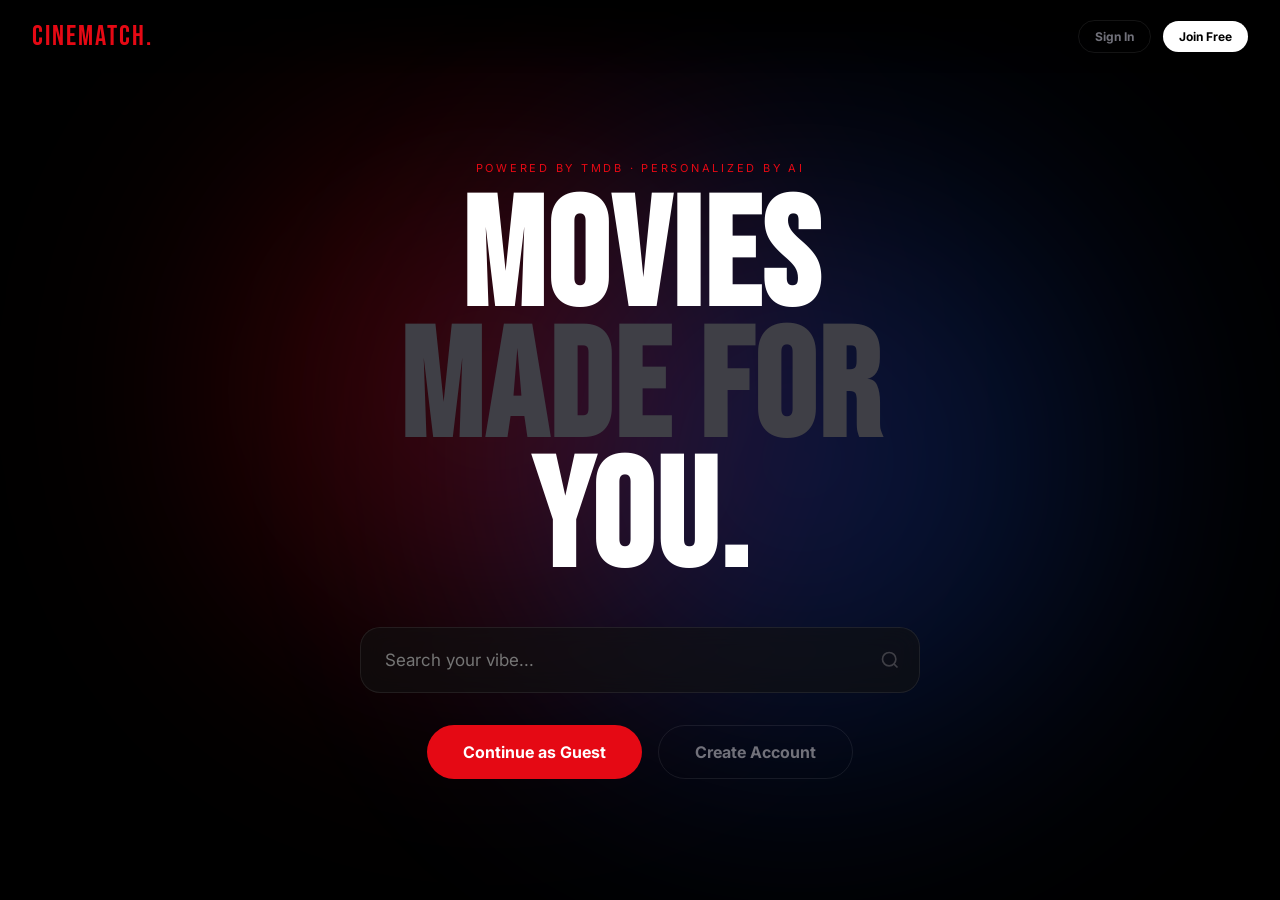
==== frontend/index.html @ 56c4505b "Add files via upload" ====
<!doctype html>
<html lang="en">
  <head>
    <meta charset="UTF-8" />
    <meta name="viewport" content="width=device-width, initial-scale=1.0" />
    <title>CineMatch — Movies Made For You</title>
    <link rel="stylesheet" href="css/style.css" />
    <style>
      .landing {
        min-height: 100vh;
        display: flex;
        flex-direction: column;
      }
      .landing-hero {
        flex: 1;
        display: flex;
        flex-direction: column;
        align-items: center;
        justify-content: center;
        text-align: center;
        padding: 120px 32px 80px;
        position: relative;
        overflow: hidden;
      }
      .hero-title {
        font-family: var(--font-display);
        font-size: clamp(72px, 12vw, 160px);
        line-height: 0.85;
        letter-spacing: 2px;
        margin-bottom: 40px;
        position: relative;
        z-index: 1;
      }
      .hero-sub {
        color: var(--text-muted);
      }
      .search-bar {
        position: relative;
        width: 100%;
        max-width: 560px;
        z-index: 1;
      }
      .search-bar input {
        width: 100%;
        background: rgba(17, 17, 17, 0.6);
        border: 1px solid var(--border);
        padding: 22px 64px 22px 24px;
        border-radius: 20px;
        color: var(--text);
        font-size: 17px;
        font-family: var(--font-body);
        outline: none;
        cursor: pointer;
        backdrop-filter: blur(12px);
        transition: border-color 0.2s;
      }
      .search-bar input:hover {
        border-color: rgba(255, 255, 255, 0.2);
      }
      .search-bar-icon {
        position: absolute;
        right: 20px;
        top: 50%;
        transform: translateY(-50%);
        color: var(--text-muted);
        pointer-events: none;
      }
      .genre-step {
        display: none;
      }
      .genre-step.active {
        display: block;
      }
      .genres-grid {
        display: grid;
        grid-template-columns: repeat(2, 1fr);
        gap: 12px;
        margin-bottom: 32px;
      }
      @media (min-width: 600px) {
        .genres-grid {
          grid-template-columns: repeat(5, 1fr);
        }
      }
    </style>
  </head>
  <body>
    <!-- NAV -->
    <nav class="nav">
      <span class="nav-logo">CINEMATCH.</span>
      <div
        style="margin-left: auto; display: flex; gap: 12px; align-items: center"
      >
        <button class="btn btn-ghost btn-sm" onclick="goToLogin()">
          Sign In
        </button>
        <button class="btn btn-secondary btn-sm" onclick="showRegister()">
          Join Free
        </button>
      </div>
    </nav>

    <!-- LANDING HERO -->
    <div class="landing" id="landing-screen">
      <div class="landing-hero">
        <!-- Blobs -->
        <div class="blob-bg">
          <div
            class="blob blob-red"
            id="blob1"
            style="width: 600px; height: 600px; top: 10%; left: 15%"
          ></div>
          <div
            class="blob blob-blue"
            id="blob2"
            style="width: 700px; height: 700px; bottom: 10%; right: 10%"
          ></div>
        </div>

        <p
          class="text-xs tracking-widest text-red uppercase"
          style="margin-bottom: 20px; position: relative; z-index: 1"
        >
          Powered by TMDB · Personalized by AI
        </p>
        <h1 class="hero-title">
          MOVIES<br /><span class="hero-sub">MADE FOR</span><br />YOU.
        </h1>

        <div class="search-bar">
          <input
            type="text"
            placeholder="Search your vibe..."
            readonly
            onclick="openSearchModal()"
          />
          <svg
            class="search-bar-icon"
            width="20"
            height="20"
            fill="none"
            stroke="currentColor"
            stroke-width="2"
            viewBox="0 0 24 24"
          >
            <circle cx="11" cy="11" r="8" />
            <path d="m21 21-4.35-4.35" />
          </svg>
        </div>

        <div
          style="
            display: flex;
            gap: 16px;
            margin-top: 32px;
            position: relative;
            z-index: 1;
          "
        >
          <button class="btn btn-primary btn-lg" onclick="startGuest()">
            Continue as Guest
          </button>
          <button class="btn btn-ghost btn-lg" onclick="showRegister()">
            Create Account
          </button>
        </div>
      </div>
    </div>

    <!-- GENRE SELECTION STEP -->
    <div
      id="genre-screen"
      class="genre-step"
      style="
        min-height: 100vh;
        display: none;
        align-items: center;
        justify-content: center;
        padding: 120px 32px 60px;
      "
    >
      <div style="max-width: 900px; width: 100%">
        <p
          class="text-xs tracking-widest text-red uppercase"
          style="margin-bottom: 12px"
        >
          Step 1 of 1
        </p>
        <h2
          style="
            font-family: var(--font-display);
            font-size: clamp(40px, 6vw, 80px);
            margin-bottom: 8px;
          "
        >
          PICK 3+ GENRES
        </h2>
        <p class="text-dim" style="margin-bottom: 40px; font-size: 16px">
          We use this to train your personal recommendation engine.
        </p>
        <div class="genres-grid" id="genre-grid"></div>
        <button
          class="btn btn-secondary btn-lg w-full"
          id="genre-submit"
          disabled
          onclick="submitGenres()"
        >
          FINALIZE MY FEED (<span id="genre-count">0</span>/3)
        </button>
      </div>
    </div>

    <!-- AUTH MODAL — LOGIN -->
    <div class="modal-overlay" id="login-modal">
      <div class="modal">
        <h3 class="text-3xl" style="text-align: center; margin-bottom: 6px">
          Welcome back.
        </h3>
        <p class="text-dim text-center" style="margin-bottom: 28px">
          Sign in to your CineMatch account
        </p>
        <div class="input-group" style="margin-bottom: 16px">
          <label class="input-label">Email</label>
          <input
            class="input"
            type="email"
            id="login-email"
            placeholder="you@example.com"
          />
        </div>
        <div class="input-group" style="margin-bottom: 24px">
          <label class="input-label">Password</label>
          <input
            class="input"
            type="password"
            id="login-password"
            placeholder="••••••••"
          />
        </div>
        <button class="btn btn-primary w-full btn-lg" onclick="doLogin()">
          Sign In
        </button>
        <button
          class="btn btn-ghost w-full"
          style="margin-top: 10px"
          onclick="
            ui.closeModal('login-modal');
            showRegister();
          "
        >
          No account? Join Free
        </button>
        <button
          class="btn btn-ghost w-full"
          style="margin-top: 4px; color: var(--text-muted)"
          onclick="ui.closeModal('login-modal')"
        >
          Cancel
        </button>
      </div>
    </div>

    <!-- AUTH MODAL — REGISTER -->
    <div class="modal-overlay" id="register-modal">
      <div class="modal">
        <h3 class="text-3xl" style="text-align: center; margin-bottom: 6px">
          Join the Plot.
        </h3>
        <p class="text-dim text-center" style="margin-bottom: 28px">
          Personalized IMDB 2.0 starts here.
        </p>
        <div class="input-group" style="margin-bottom: 14px">
          <label class="input-label">Username</label>
          <input class="input" id="reg-username" placeholder="cinephile99" />
        </div>
        <div class="input-group" style="margin-bottom: 14px">
          <label class="input-label">Email</label>
          <input
            class="input"
            type="email"
            id="reg-email"
            placeholder="you@example.com"
          />
        </div>
        <div class="input-group" style="margin-bottom: 24px">
          <label class="input-label">Password</label>
          <input
            class="input"
            type="password"
            id="reg-password"
            placeholder="••••••••"
          />
        </div>
        <button class="btn btn-primary w-full btn-lg" onclick="doRegister()">
          Create Account
        </button>
        <button
          class="btn btn-ghost w-full"
          style="margin-top: 10px"
          onclick="
            ui.closeModal('register-modal');
            goToLogin();
          "
        >
          Already have an account? Sign In
        </button>
        <button
          class="btn btn-ghost w-full"
          style="margin-top: 4px; color: var(--text-muted)"
          onclick="ui.closeModal('register-modal')"
        >
          Cancel
        </button>
      </div>
    </div>

    <script src="js/api.js"></script>
    <script src="js/auth.js"></script>
    <script src="js/ui.js"></script>
    <script>
      const GENRES = [
        "Sci-Fi",
        "Action",
        "Horror",
        "Comedy",
        "Drama",
        "Anime",
        "Thriller",
        "Mystery",
        "Romance",
        "Fantasy",
      ];
      let selectedGenres = [];
      let pendingGuestMode = false;

      // Parallax blobs
      document.addEventListener("mousemove", (e) => {
        const mx = (e.clientX - window.innerWidth / 2) * 0.04;
        const my = (e.clientY - window.innerHeight / 2) * 0.04;
        const b1 = document.getElementById("blob1");
        const b2 = document.getElementById("blob2");
        if (b1) b1.style.transform = `translate(${mx}px, ${my}px)`;
        if (b2)
          b2.style.transform = `translate(${-mx * 0.7}px, ${-my * 0.7}px)`;
      });

      // Redirect if already logged in
      if (auth.isLoggedIn()) {
        window.location.href = "pages/browse.html";
      }

      function openSearchModal() {
        if (!auth.isLoggedIn()) {
          showRegister();
          return;
        }
        window.location.href = "pages/browse.html";
      }

      function goToLogin() {
        ui.openModal("login-modal");
      }
      function showRegister() {
        ui.openModal("register-modal");
      }

      function showGenreStep(isGuest) {
        pendingGuestMode = isGuest;
        document.getElementById("landing-screen").style.display = "none";
        const gs = document.getElementById("genre-screen");
        gs.style.display = "flex";
        gs.classList.add("page-enter");
        renderGenreGrid();
      }

      function renderGenreGrid() {
        const grid = document.getElementById("genre-grid");
        grid.innerHTML = GENRES.map(
          (g) => `
      <div class="genre-pill${selectedGenres.includes(g) ? " selected" : ""}" onclick="toggleGenre('${g}')">${g}</div>
    `,
        ).join("");
      }

      function toggleGenre(g) {
        if (selectedGenres.includes(g))
          selectedGenres = selectedGenres.filter((x) => x !== g);
        else selectedGenres.push(g);
        document.getElementById("genre-count").textContent =
          selectedGenres.length;
        document.getElementById("genre-submit").disabled =
          selectedGenres.length < 3;
        renderGenreGrid();
      }

      async function startGuest() {
        showGenreStep(true);
      }

      async function submitGenres() {
        const btn = document.getElementById("genre-submit");
        btn.disabled = true;
        btn.textContent = "Setting up...";
        try {
          let result;
          if (pendingGuestMode) {
            result = await api.auth.guest({ genres: selectedGenres });
          } else {
            result = await api.auth.updateGenres(selectedGenres);
          }
          if (result.token) auth.setSession(result.token, result.user);
          else auth.setSession(auth.getToken(), result.user);
          window.location.href = "pages/browse.html";
        } catch (err) {
          ui.error(err.message);
          btn.disabled = false;
          btn.textContent = "FINALIZE MY FEED";
        }
      }

      async function doLogin() {
        const email = document.getElementById("login-email").value;
        const password = document.getElementById("login-password").value;
        if (!email || !password) {
          ui.error("Fill in all fields");
          return;
        }
        try {
          const { token, user } = await api.auth.login({ email, password });
          auth.setSession(token, user);
          ui.closeModal("login-modal");
          if (!user.genres?.length) showGenreStep(false);
          else window.location.href = "pages/browse.html";
        } catch (err) {
          ui.error(err.message);
        }
      }

      async function doRegister() {
        const username = document.getElementById("reg-username").value;
        const email = document.getElementById("reg-email").value;
        const password = document.getElementById("reg-password").value;
        if (!username || !email || !password) {
          ui.error("Fill in all fields");
          return;
        }
        try {
          const { token, user } = await api.auth.register({
            username,
            email,
            password,
          });
          auth.setSession(token, user);
          ui.closeModal("register-modal");
          showGenreStep(false);
        } catch (err) {
          ui.error(err.message);
        }
      }
    </script>
  </body>
</html>
---- frontend/css/style.css ----
@import url('https://fonts.googleapis.com/css2?family=Bebas+Neue&family=Inter:wght@300;400;500;600;700;900&display=swap');

*, *::before, *::after { box-sizing: border-box; margin: 0; padding: 0; }

:root {
  --red: #e50914;
  --red-dim: rgba(229,9,20,0.2);
  --bg: #000;
  --surface: #111;
  --surface2: #1a1a1a;
  --border: rgba(255,255,255,0.08);
  --border-hover: rgba(255,255,255,0.2);
  --text: #fff;
  --text-dim: #71717a;
  --text-muted: #3f3f46;
  --glass: rgba(17,17,17,0.7);
  --radius: 16px;
  --radius-lg: 28px;
  --radius-xl: 40px;
  --transition: 0.2s ease;
  --font-display: 'Bebas Neue', sans-serif;
  --font-body: 'Inter', sans-serif;
  --img-base: https://image.tmdb.org/t/p;
}

html { scroll-behavior: smooth; }

body {
  font-family: var(--font-body);
  background: var(--bg);
  color: var(--text);
  overflow-x: hidden;
  -webkit-font-smoothing: antialiased;
}

::-webkit-scrollbar { width: 4px; height: 4px; }
::-webkit-scrollbar-track { background: transparent; }
::-webkit-scrollbar-thumb { background: #333; border-radius: 4px; }

a { color: inherit; text-decoration: none; }

/* ─── UTILITIES ─── */
.hidden { display: none !important; }
.flex { display: flex; }
.flex-col { flex-direction: column; }
.items-center { align-items: center; }
.justify-center { justify-content: center; }
.justify-between { justify-content: space-between; }
.gap-2 { gap: 8px; }
.gap-3 { gap: 12px; }
.gap-4 { gap: 16px; }
.gap-6 { gap: 24px; }
.gap-8 { gap: 32px; }
.w-full { width: 100%; }
.text-center { text-align: center; }
.truncate { overflow: hidden; text-overflow: ellipsis; white-space: nowrap; }
.relative { position: relative; }
.absolute { position: absolute; }
.fixed { position: fixed; }
.inset-0 { inset: 0; }
.z-10 { z-index: 10; }
.z-50 { z-index: 50; }
.overflow-hidden { overflow: hidden; }
.cursor-pointer { cursor: pointer; }
.mt-auto { margin-top: auto; }
.mb-0 { margin-bottom: 0; }
.p-0 { padding: 0; }
.grid { display: grid; }

/* ─── TYPOGRAPHY ─── */
.font-display { font-family: var(--font-display); }
.text-red { color: var(--red); }
.text-dim { color: var(--text-dim); }
.text-muted { color: var(--text-muted); }
.text-xs { font-size: 11px; letter-spacing: 0.08em; }
.text-sm { font-size: 13px; }
.text-lg { font-size: 18px; }
.text-xl { font-size: 20px; }
.text-2xl { font-size: 24px; font-weight: 700; }
.text-3xl { font-size: 30px; font-weight: 900; }
.text-4xl { font-size: 36px; font-weight: 900; }
.text-5xl { font-size: 48px; font-weight: 900; }
.text-hero { font-size: clamp(60px, 10vw, 120px); font-family: var(--font-display); line-height: 0.9; }
.uppercase { text-transform: uppercase; }
.tracking-wide { letter-spacing: 0.1em; }
.tracking-widest { letter-spacing: 0.25em; }
.font-bold { font-weight: 700; }
.font-black { font-weight: 900; }

/* ─── SURFACE / GLASS ─── */
.glass {
  background: var(--glass);
  backdrop-filter: blur(16px);
  -webkit-backdrop-filter: blur(16px);
  border: 1px solid var(--border);
}
.surface { background: var(--surface); border: 1px solid var(--border); border-radius: var(--radius); }
.surface2 { background: var(--surface2); border: 1px solid var(--border); border-radius: var(--radius); }

/* ─── BUTTONS ─── */
.btn {
  display: inline-flex; align-items: center; justify-content: center; gap: 8px;
  padding: 12px 24px; border-radius: 50px; border: none; cursor: pointer;
  font-family: var(--font-body); font-weight: 700; font-size: 14px;
  transition: all var(--transition); white-space: nowrap; outline: none;
}
.btn-primary { background: var(--red); color: #fff; }
.btn-primary:hover { background: #f40612; transform: scale(1.03); }
.btn-secondary { background: #fff; color: #000; }
.btn-secondary:hover { background: #e0e0e0; transform: scale(1.03); }
.btn-ghost { background: transparent; color: var(--text-dim); border: 1px solid var(--border); }
.btn-ghost:hover { border-color: var(--border-hover); color: var(--text); }
.btn-sm { padding: 8px 16px; font-size: 12px; }
.btn-lg { padding: 16px 36px; font-size: 16px; }
.btn-icon { padding: 10px; border-radius: 50%; aspect-ratio: 1; }
.btn:disabled { opacity: 0.4; cursor: not-allowed; transform: none; }

/* ─── INPUTS ─── */
.input {
  background: var(--surface2); border: 1px solid var(--border);
  border-radius: var(--radius); padding: 14px 18px;
  color: var(--text); font-family: var(--font-body); font-size: 15px;
  width: 100%; outline: none; transition: border-color var(--transition);
}
.input:focus { border-color: var(--red); }
.input::placeholder { color: var(--text-muted); }
.input-group { display: flex; flex-direction: column; gap: 8px; }
.input-label { font-size: 13px; font-weight: 600; color: var(--text-dim); text-transform: uppercase; letter-spacing: 0.06em; }

/* ─── MODAL ─── */
.modal-overlay {
  position: fixed; inset: 0; z-index: 100;
  background: rgba(0,0,0,0.85); backdrop-filter: blur(12px);
  display: flex; align-items: center; justify-content: center; padding: 16px;
  opacity: 0; pointer-events: none; transition: opacity 0.2s;
}
.modal-overlay.active { opacity: 1; pointer-events: all; }
.modal {
  background: var(--surface); border: 1px solid var(--border);
  border-radius: var(--radius-xl); padding: 40px; width: 100%; max-width: 460px;
  transform: translateY(20px); transition: transform 0.25s ease;
}
.modal-overlay.active .modal { transform: translateY(0); }

/* ─── NAV ─── */
.nav {
  position: fixed; top: 0; left: 0; right: 0; z-index: 80;
  display: flex; align-items: center; padding: 20px 32px; gap: 32px;
  background: linear-gradient(to bottom, rgba(0,0,0,0.9), transparent);
}
.nav-logo { font-family: var(--font-display); font-size: 28px; color: var(--red); letter-spacing: 2px; }
.nav-links { display: flex; gap: 4px; flex: 1; }
.nav-link {
  padding: 8px 16px; border-radius: 50px; font-size: 14px; font-weight: 500;
  color: var(--text-dim); cursor: pointer; transition: all var(--transition);
}
.nav-link:hover, .nav-link.active { color: var(--text); background: rgba(255,255,255,0.07); }
.nav-actions { display: flex; align-items: center; gap: 12px; margin-left: auto; }

/* ─── SIDEBAR ─── */
.sidebar {
  width: 220px; min-height: 100vh; position: fixed; top: 0; left: 0; z-index: 70;
  border-right: 1px solid var(--border); padding: 80px 20px 32px;
  display: flex; flex-direction: column; gap: 4px;
  background: rgba(0,0,0,0.6); backdrop-filter: blur(20px);
}
.sidebar-item {
  display: flex; align-items: center; gap: 12px; padding: 12px 16px;
  border-radius: var(--radius); font-size: 14px; font-weight: 500;
  color: var(--text-dim); cursor: pointer; transition: all var(--transition);
}
.sidebar-item:hover, .sidebar-item.active {
  background: rgba(255,255,255,0.07); color: var(--text);
}
.sidebar-item.active { color: var(--red); }
.sidebar-icon { width: 18px; height: 18px; opacity: 0.7; }
.main-content { margin-left: 220px; padding: 90px 40px 40px; min-height: 100vh; }

/* ─── CARDS ─── */
.movie-card {
  position: relative; border-radius: var(--radius-lg); overflow: hidden;
  cursor: pointer; transition: transform 0.3s ease;
  background: var(--surface); border: 1px solid var(--border);
  aspect-ratio: 2/3;
}
.movie-card:hover { transform: scale(1.04); }
.movie-card img { width: 100%; height: 100%; object-fit: cover; display: block; }
.movie-card-overlay {
  position: absolute; bottom: 0; left: 0; right: 0; padding: 20px 16px 16px;
  background: linear-gradient(to top, rgba(0,0,0,0.95), transparent);
  opacity: 0; transition: opacity 0.25s;
}
.movie-card:hover .movie-card-overlay { opacity: 1; }
.movie-card-placeholder {
  width: 100%; height: 100%; display: flex; align-items: center; justify-content: center;
  color: var(--text-muted); font-size: 12px; font-weight: 600; text-transform: uppercase;
  letter-spacing: 0.1em; background: var(--surface2);
}

/* ─── HERO ─── */
.hero {
  position: relative; border-radius: var(--radius-xl);
  overflow: hidden; min-height: 500px;
  display: flex; flex-direction: column; justify-content: flex-end;
  padding: 48px; margin-bottom: 48px; border: 1px solid var(--border);
}
.hero-bg {
  position: absolute; inset: 0;
  background-size: cover; background-position: center;
  transition: transform 0.7s ease;
}
.hero:hover .hero-bg { transform: scale(1.03); }
.hero-bg::after {
  content: ''; position: absolute; inset: 0;
  background: linear-gradient(to top, rgba(0,0,0,0.92) 0%, rgba(0,0,0,0.4) 60%, transparent 100%);
}
.hero-content { position: relative; z-index: 1; }
.hero-badge { font-size: 10px; font-weight: 700; letter-spacing: 0.2em; text-transform: uppercase; color: var(--red); margin-bottom: 10px; }

/* ─── SECTION ─── */
.section-title { font-size: 18px; font-weight: 700; margin-bottom: 20px; display: flex; align-items: center; justify-content: space-between; }
.section-link { font-size: 12px; color: var(--text-dim); font-weight: 500; transition: color var(--transition); }
.section-link:hover { color: var(--text); }
.scroll-row { display: flex; gap: 16px; overflow-x: auto; padding-bottom: 12px; scroll-snap-type: x mandatory; }
.scroll-row::-webkit-scrollbar { display: none; }
.scroll-row > * { scroll-snap-align: start; flex-shrink: 0; }

/* ─── GRID ─── */
.movie-grid { display: grid; grid-template-columns: repeat(auto-fill, minmax(160px, 1fr)); gap: 20px; }
.movie-grid-lg { display: grid; grid-template-columns: repeat(auto-fill, minmax(200px, 1fr)); gap: 24px; }

/* ─── STAR RATING ─── */
.star-rating { display: flex; gap: 4px; }
.star { width: 20px; height: 20px; cursor: pointer; transition: transform 0.15s; }
.star:hover { transform: scale(1.2); }
.star svg { width: 100%; height: 100%; }

/* ─── TOAST ─── */
#toast-container { position: fixed; bottom: 24px; right: 24px; z-index: 9999; display: flex; flex-direction: column; gap: 10px; }
.toast {
  padding: 14px 20px; border-radius: var(--radius); font-size: 14px; font-weight: 500;
  background: var(--surface); border: 1px solid var(--border);
  animation: slideIn 0.3s ease, fadeOut 0.3s ease 2.7s forwards;
  max-width: 320px;
}
.toast.success { border-color: #22c55e; color: #22c55e; }
.toast.error { border-color: var(--red); color: var(--red); }
.toast.info { border-color: #3b82f6; color: #3b82f6; }
@keyframes slideIn { from { transform: translateX(120%); opacity: 0; } to { transform: translateX(0); opacity: 1; } }
@keyframes fadeOut { from { opacity: 1; } to { opacity: 0; } }

/* ─── BADGE ─── */
.badge {
  display: inline-flex; align-items: center; padding: 3px 10px;
  border-radius: 50px; font-size: 11px; font-weight: 700; text-transform: uppercase; letter-spacing: 0.08em;
}
.badge-red { background: var(--red-dim); color: var(--red); border: 1px solid rgba(229,9,20,0.3); }
.badge-white { background: rgba(255,255,255,0.1); color: #fff; }

/* ─── RATING RING ─── */
.rating-ring {
  width: 48px; height: 48px; border-radius: 50%; display: flex; align-items: center; justify-content: center;
  font-weight: 900; font-size: 14px; border: 2px solid;
}
.rating-high { border-color: #22c55e; color: #22c55e; }
.rating-mid { border-color: #eab308; color: #eab308; }
.rating-low { border-color: var(--red); color: var(--red); }

/* ─── NOTIFICATION DOT ─── */
.notif-dot {
  position: absolute; top: -2px; right: -2px;
  width: 10px; height: 10px; border-radius: 50%;
  background: var(--red); border: 2px solid var(--bg);
}

/* ─── GENRE PILL ─── */
.genre-pill {
  padding: 6px 16px; border-radius: 50px; border: 2px solid var(--border);
  font-size: 13px; font-weight: 700; cursor: pointer; transition: all var(--transition);
  background: var(--surface);
}
.genre-pill:hover { border-color: var(--border-hover); }
.genre-pill.selected { border-color: var(--red); background: var(--red-dim); color: var(--red); }

/* ─── AVATAR ─── */
.avatar {
  border-radius: 50%; object-fit: cover; background: var(--surface2);
  display: flex; align-items: center; justify-content: center;
  font-weight: 900; text-transform: uppercase; flex-shrink: 0;
}
.avatar-sm { width: 36px; height: 36px; font-size: 14px; }
.avatar-md { width: 52px; height: 52px; font-size: 20px; }
.avatar-lg { width: 80px; height: 80px; font-size: 32px; }
.avatar-xl { width: 120px; height: 120px; font-size: 48px; }

/* ─── SEARCH INPUT ─── */
.search-wrap { position: relative; }
.search-wrap .input { padding-left: 44px; }
.search-wrap .search-icon {
  position: absolute; left: 14px; top: 50%; transform: translateY(-50%);
  color: var(--text-muted); pointer-events: none;
}

/* ─── PAGE TRANSITIONS ─── */
.page-enter { animation: pageIn 0.4s ease; }
@keyframes pageIn { from { opacity: 0; transform: translateY(16px); } to { opacity: 1; transform: translateY(0); } }

/* ─── SPINNER ─── */
.spinner {
  width: 32px; height: 32px; border-radius: 50%;
  border: 3px solid var(--border); border-top-color: var(--red);
  animation: spin 0.7s linear infinite;
}
@keyframes spin { to { transform: rotate(360deg); } }

/* ─── SKELETON ─── */
.skeleton { background: linear-gradient(90deg, var(--surface) 25%, var(--surface2) 50%, var(--surface) 75%); background-size: 200% 100%; animation: shimmer 1.5s infinite; border-radius: var(--radius); }
@keyframes shimmer { to { background-position: -200% 0; } }

/* ─── DIVIDER ─── */
.divider { border: none; border-top: 1px solid var(--border); margin: 24px 0; }

/* ─── BLOB BACKGROUND ─── */
.blob-bg { position: absolute; inset: 0; pointer-events: none; overflow: hidden; z-index: 0; }
.blob { position: absolute; border-radius: 50%; filter: blur(120px); opacity: 0.35; }
.blob-red { background: radial-gradient(circle, #e50914, transparent); }
.blob-blue { background: radial-gradient(circle, #1d4ed8, transparent); }

/* ─── ACTIVITY ─── */
.activity-item { display: flex; align-items: flex-start; gap: 14px; padding: 16px 0; border-bottom: 1px solid var(--border); }
.activity-item:last-child { border-bottom: none; }

/* ─── TABS ─── */
.tabs { display: flex; gap: 4px; border-bottom: 1px solid var(--border); margin-bottom: 24px; }
.tab { padding: 10px 20px; font-size: 14px; font-weight: 600; cursor: pointer; color: var(--text-dim); border-bottom: 2px solid transparent; margin-bottom: -1px; transition: all var(--transition); }
.tab:hover { color: var(--text); }
.tab.active { color: var(--text); border-bottom-color: var(--red); }

/* ─── RESPONSIVE ─── */
@media (max-width: 768px) {
  .sidebar { display: none; }
  .main-content { margin-left: 0; padding: 80px 20px 20px; }
  .movie-grid { grid-template-columns: repeat(auto-fill, minmax(130px, 1fr)); }
  .nav { padding: 16px 20px; }
  .hero { padding: 28px; min-height: 360px; }
}
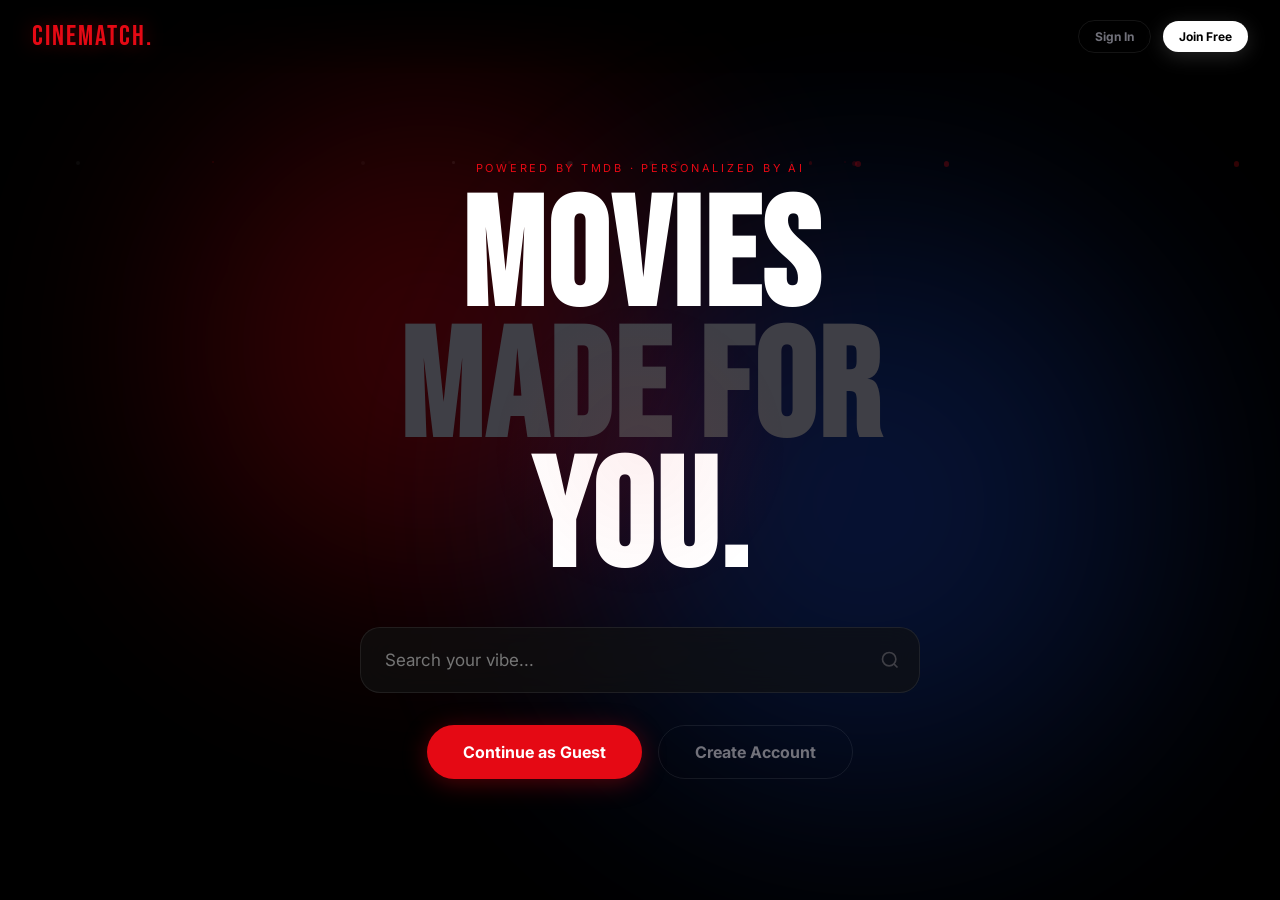
==== commit 74184c9d: "animated" ====
--- a/frontend/index.html
+++ b/frontend/index.html
@@ -1,462 +1,305 @@
-<!doctype html>
+<!DOCTYPE html>
 <html lang="en">
-  <head>
-    <meta charset="UTF-8" />
-    <meta name="viewport" content="width=device-width, initial-scale=1.0" />
-    <title>CineMatch — Movies Made For You</title>
-    <link rel="stylesheet" href="css/style.css" />
-    <style>
-      .landing {
-        min-height: 100vh;
-        display: flex;
-        flex-direction: column;
+<head>
+  <meta charset="UTF-8">
+  <meta name="viewport" content="width=device-width, initial-scale=1.0">
+  <title>CineMatch — Movies Made For You</title>
+  <link rel="stylesheet" href="css/style.css">
+  <style>
+    .landing { min-height: 100vh; display: flex; flex-direction: column; }
+    .landing-hero {
+      flex: 1; display: flex; flex-direction: column; align-items: center;
+      justify-content: center; text-align: center; padding: 120px 32px 80px;
+      position: relative; overflow: hidden;
+    }
+    .hero-title {
+      font-family: var(--font-display); font-size: clamp(72px, 12vw, 160px);
+      line-height: 0.85; letter-spacing: 2px; margin-bottom: 40px;
+      position: relative; z-index: 1;
+      animation: titleReveal 1s cubic-bezier(0.22,1,0.36,1) 2.8s both;
+    }
+    @keyframes titleReveal {
+      from { opacity:0; transform: translateY(40px) skewY(2deg); }
+      to   { opacity:1; transform: translateY(0) skewY(0); }
+    }
+    .hero-sub { color: var(--text-muted); }
+    .hero-tagline {
+      animation: fadeInUp 0.7s ease 3.0s both;
+      position: relative; z-index: 1;
+    }
+    .search-bar {
+      position: relative; width: 100%; max-width: 560px; z-index: 1;
+      animation: fadeInUp 0.7s ease 3.1s both;
+    }
+    .search-bar input {
+      width: 100%; background: rgba(17,17,17,0.65); border: 1px solid var(--border);
+      padding: 22px 64px 22px 24px; border-radius: 20px; color: var(--text);
+      font-size: 17px; font-family: var(--font-body); outline: none; cursor: pointer;
+      backdrop-filter: blur(16px);
+      transition: border-color 0.3s, box-shadow 0.3s, transform 0.2s;
+    }
+    .search-bar input:hover {
+      border-color: rgba(255,255,255,0.25);
+      box-shadow: 0 0 40px rgba(229,9,20,0.15);
+      transform: translateY(-2px);
+    }
+    .search-bar-icon { position:absolute; right:20px; top:50%; transform:translateY(-50%); color:var(--text-muted); pointer-events:none; }
+    .hero-btns { animation: fadeInUp 0.7s ease 3.2s both; position: relative; z-index: 1; }
+    .genres-grid { display: grid; grid-template-columns: repeat(2, 1fr); gap: 14px; margin-bottom: 32px; }
+    @media (min-width: 600px) { .genres-grid { grid-template-columns: repeat(5, 1fr); } }
+    .genre-screen-inner { animation: fadeInUp 0.6s ease both; }
+  </style>
+</head>
+<body>
+
+<!-- CURSOR GLOW -->
+<div id="cursor-glow"></div>
+
+<!-- NETFLIX-STYLE INTRO -->
+<div id="netflix-intro">
+  <div class="netflix-letter">
+    <span>C</span><span>I</span><span>N</span><span>E</span><span>M</span><span>A</span><span>T</span><span>C</span><span>H</span><span>.</span>
+  </div>
+  <div class="netflix-tagline">Your world. Your movies.</div>
+  <div class="netflix-bar"></div>
+</div>
+
+<!-- NAV -->
+<nav class="nav" style="animation: fadeInUp 0.5s ease 2.9s both; opacity:0;">
+  <span class="nav-logo">CINEMATCH.</span>
+  <div style="margin-left:auto;display:flex;gap:12px;align-items:center">
+    <button class="btn btn-ghost btn-sm" onclick="goToLogin()">Sign In</button>
+    <button class="btn btn-secondary btn-sm" onclick="showRegister()">Join Free</button>
+  </div>
+</nav>
+
+<!-- LANDING HERO -->
+<div class="landing" id="landing-screen">
+  <div class="landing-hero">
+    <!-- Blobs -->
+    <div class="blob-bg">
+      <div class="blob blob-red"  id="blob1" style="width:600px;height:600px;top:5%;left:10%"></div>
+      <div class="blob blob-blue" id="blob2" style="width:700px;height:700px;bottom:5%;right:5%"></div>
+    </div>
+    <!-- Floating particles injected by JS -->
+    <div id="particles"></div>
+
+    <p class="text-xs tracking-widest text-red uppercase hero-tagline" style="margin-bottom:20px">Powered by TMDB · Personalized by AI</p>
+    <h1 class="hero-title">MOVIES<br><span class="hero-sub">MADE FOR</span><br>YOU.</h1>
+
+    <div class="search-bar">
+      <input type="text" placeholder="Search your vibe..." readonly onclick="openSearchModal()">
+      <svg class="search-bar-icon" width="20" height="20" fill="none" stroke="currentColor" stroke-width="2" viewBox="0 0 24 24">
+        <circle cx="11" cy="11" r="8"/><path d="m21 21-4.35-4.35"/>
+      </svg>
+    </div>
+
+    <div class="hero-btns" style="display:flex;gap:16px;margin-top:32px">
+      <button class="btn btn-primary btn-lg" onclick="startGuest()">Continue as Guest</button>
+      <button class="btn btn-ghost btn-lg" onclick="showRegister()">Create Account</button>
+    </div>
+  </div>
+</div>
+
+<!-- GENRE SELECTION STEP -->
+<div id="genre-screen" style="min-height:100vh;display:none;align-items:center;justify-content:center;padding:120px 32px 60px">
+  <div class="genre-screen-inner" style="max-width:900px;width:100%">
+    <p class="text-xs tracking-widest text-red uppercase" style="margin-bottom:12px">Step 1 of 1</p>
+    <h2 style="font-family:var(--font-display);font-size:clamp(40px,6vw,80px);margin-bottom:8px">PICK 3+ GENRES</h2>
+    <p class="text-dim" style="margin-bottom:40px;font-size:16px">We use this to train your personal recommendation engine.</p>
+    <div class="genres-grid" id="genre-grid"></div>
+    <button class="btn btn-secondary btn-lg w-full" id="genre-submit" disabled onclick="submitGenres()">
+      FINALIZE MY FEED (<span id="genre-count">0</span>/3)
+    </button>
+  </div>
+</div>
+
+<!-- AUTH MODAL — LOGIN -->
+<div class="modal-overlay" id="login-modal">
+  <div class="modal">
+    <h3 class="text-3xl" style="text-align:center;margin-bottom:6px">Welcome back.</h3>
+    <p class="text-dim text-center" style="margin-bottom:28px">Sign in to your CineMatch account</p>
+    <div class="input-group" style="margin-bottom:16px">
+      <label class="input-label">Email</label>
+      <input class="input" type="email" id="login-email" placeholder="you@example.com" onkeydown="if(event.key==='Enter')doLogin()">
+    </div>
+    <div class="input-group" style="margin-bottom:24px">
+      <label class="input-label">Password</label>
+      <input class="input" type="password" id="login-password" placeholder="••••••••" onkeydown="if(event.key==='Enter')doLogin()">
+    </div>
+    <button class="btn btn-primary w-full btn-lg" onclick="doLogin()">Sign In</button>
+    <button class="btn btn-ghost w-full" style="margin-top:10px" onclick="ui.closeModal('login-modal');showRegister()">No account? Join Free</button>
+    <button class="btn btn-ghost w-full" style="margin-top:4px;color:var(--text-muted)" onclick="ui.closeModal('login-modal')">Cancel</button>
+  </div>
+</div>
+
+<!-- AUTH MODAL — REGISTER -->
+<div class="modal-overlay" id="register-modal">
+  <div class="modal">
+    <h3 class="text-3xl" style="text-align:center;margin-bottom:6px">Join the Plot.</h3>
+    <p class="text-dim text-center" style="margin-bottom:28px">Personalized CineMatch starts here.</p>
+    <div class="input-group" style="margin-bottom:14px">
+      <label class="input-label">Username</label>
+      <input class="input" id="reg-username" placeholder="cinephile99">
+    </div>
+    <div class="input-group" style="margin-bottom:14px">
+      <label class="input-label">Email</label>
+      <input class="input" type="email" id="reg-email" placeholder="you@example.com">
+    </div>
+    <div class="input-group" style="margin-bottom:24px">
+      <label class="input-label">Password</label>
+      <input class="input" type="password" id="reg-password" placeholder="••••••••" onkeydown="if(event.key==='Enter')doRegister()">
+    </div>
+    <button class="btn btn-primary w-full btn-lg" onclick="doRegister()">Create Account</button>
+    <button class="btn btn-ghost w-full" style="margin-top:10px" onclick="ui.closeModal('register-modal');goToLogin()">Already have an account? Sign In</button>
+    <button class="btn btn-ghost w-full" style="margin-top:4px;color:var(--text-muted)" onclick="ui.closeModal('register-modal')">Cancel</button>
+  </div>
+</div>
+
+<script src="js/api.js"></script>
+<script src="js/auth.js"></script>
+<script src="js/ui.js"></script>
+<script>
+  /* ── CURSOR GLOW ── */
+  const glow = document.getElementById('cursor-glow');
+  let mx = window.innerWidth/2, my = window.innerHeight/2;
+  let gx = mx, gy = my;
+  document.addEventListener('mousemove', e => { mx = e.clientX; my = e.clientY; });
+  (function animGlow() {
+    gx += (mx - gx) * 0.08; gy += (my - gy) * 0.08;
+    glow.style.left = gx + 'px'; glow.style.top = gy + 'px';
+    requestAnimationFrame(animGlow);
+  })();
+
+  /* ── PARALLAX BLOBS ── */
+  document.addEventListener('mousemove', e => {
+    const px = (e.clientX - window.innerWidth/2) * 0.04;
+    const py = (e.clientY - window.innerHeight/2) * 0.04;
+    const b1 = document.getElementById('blob1');
+    const b2 = document.getElementById('blob2');
+    if (b1) b1.style.transform = `translate(${px}px, ${py}px)`;
+    if (b2) b2.style.transform = `translate(${-px*0.7}px, ${-py*0.7}px)`;
+  });
+
+  /* ── FLOATING PARTICLES ── */
+  function spawnParticles() {
+    const container = document.getElementById('particles');
+    if (!container) return;
+    for (let i = 0; i < 18; i++) {
+      const p = document.createElement('div');
+      p.className = 'particle';
+      const size = Math.random() * 4 + 2;
+      p.style.cssText = `
+        width:${size}px; height:${size}px;
+        left:${Math.random()*100}%;
+        animation-duration:${Math.random()*12+8}s;
+        animation-delay:${Math.random()*8}s;
+        opacity:${Math.random()*0.4+0.1};
+        background: ${Math.random()>0.5 ? 'rgba(229,9,20,0.5)' : 'rgba(255,255,255,0.15)'};
+      `;
+      container.appendChild(p);
+    }
+  }
+  spawnParticles();
+
+  /* ── REMOVE INTRO AFTER ANIMATION ── */
+  const intro = document.getElementById('netflix-intro');
+  if (intro) {
+    intro.addEventListener('animationend', e => {
+      if (e.animationName === 'introExit') {
+        intro.style.display = 'none';
       }
-      .landing-hero {
-        flex: 1;
-        display: flex;
-        flex-direction: column;
-        align-items: center;
-        justify-content: center;
-        text-align: center;
-        padding: 120px 32px 80px;
-        position: relative;
-        overflow: hidden;
-      }
-      .hero-title {
-        font-family: var(--font-display);
-        font-size: clamp(72px, 12vw, 160px);
-        line-height: 0.85;
-        letter-spacing: 2px;
-        margin-bottom: 40px;
-        position: relative;
-        z-index: 1;
-      }
-      .hero-sub {
-        color: var(--text-muted);
-      }
-      .search-bar {
-        position: relative;
-        width: 100%;
-        max-width: 560px;
-        z-index: 1;
-      }
-      .search-bar input {
-        width: 100%;
-        background: rgba(17, 17, 17, 0.6);
-        border: 1px solid var(--border);
-        padding: 22px 64px 22px 24px;
-        border-radius: 20px;
-        color: var(--text);
-        font-size: 17px;
-        font-family: var(--font-body);
-        outline: none;
-        cursor: pointer;
-        backdrop-filter: blur(12px);
-        transition: border-color 0.2s;
-      }
-      .search-bar input:hover {
-        border-color: rgba(255, 255, 255, 0.2);
-      }
-      .search-bar-icon {
-        position: absolute;
-        right: 20px;
-        top: 50%;
-        transform: translateY(-50%);
-        color: var(--text-muted);
-        pointer-events: none;
-      }
-      .genre-step {
-        display: none;
-      }
-      .genre-step.active {
-        display: block;
-      }
-      .genres-grid {
-        display: grid;
-        grid-template-columns: repeat(2, 1fr);
-        gap: 12px;
-        margin-bottom: 32px;
-      }
-      @media (min-width: 600px) {
-        .genres-grid {
-          grid-template-columns: repeat(5, 1fr);
-        }
-      }
-    </style>
-  </head>
-  <body>
-    <!-- NAV -->
-    <nav class="nav">
-      <span class="nav-logo">CINEMATCH.</span>
-      <div
-        style="margin-left: auto; display: flex; gap: 12px; align-items: center"
-      >
-        <button class="btn btn-ghost btn-sm" onclick="goToLogin()">
-          Sign In
-        </button>
-        <button class="btn btn-secondary btn-sm" onclick="showRegister()">
-          Join Free
-        </button>
-      </div>
-    </nav>
-
-    <!-- LANDING HERO -->
-    <div class="landing" id="landing-screen">
-      <div class="landing-hero">
-        <!-- Blobs -->
-        <div class="blob-bg">
-          <div
-            class="blob blob-red"
-            id="blob1"
-            style="width: 600px; height: 600px; top: 10%; left: 15%"
-          ></div>
-          <div
-            class="blob blob-blue"
-            id="blob2"
-            style="width: 700px; height: 700px; bottom: 10%; right: 10%"
-          ></div>
-        </div>
-
-        <p
-          class="text-xs tracking-widest text-red uppercase"
-          style="margin-bottom: 20px; position: relative; z-index: 1"
-        >
-          Powered by TMDB · Personalized by AI
-        </p>
-        <h1 class="hero-title">
-          MOVIES<br /><span class="hero-sub">MADE FOR</span><br />YOU.
-        </h1>
-
-        <div class="search-bar">
-          <input
-            type="text"
-            placeholder="Search your vibe..."
-            readonly
-            onclick="openSearchModal()"
-          />
-          <svg
-            class="search-bar-icon"
-            width="20"
-            height="20"
-            fill="none"
-            stroke="currentColor"
-            stroke-width="2"
-            viewBox="0 0 24 24"
-          >
-            <circle cx="11" cy="11" r="8" />
-            <path d="m21 21-4.35-4.35" />
-          </svg>
-        </div>
-
-        <div
-          style="
-            display: flex;
-            gap: 16px;
-            margin-top: 32px;
-            position: relative;
-            z-index: 1;
-          "
-        >
-          <button class="btn btn-primary btn-lg" onclick="startGuest()">
-            Continue as Guest
-          </button>
-          <button class="btn btn-ghost btn-lg" onclick="showRegister()">
-            Create Account
-          </button>
-        </div>
-      </div>
-    </div>
-
-    <!-- GENRE SELECTION STEP -->
-    <div
-      id="genre-screen"
-      class="genre-step"
-      style="
-        min-height: 100vh;
-        display: none;
-        align-items: center;
-        justify-content: center;
-        padding: 120px 32px 60px;
-      "
-    >
-      <div style="max-width: 900px; width: 100%">
-        <p
-          class="text-xs tracking-widest text-red uppercase"
-          style="margin-bottom: 12px"
-        >
-          Step 1 of 1
-        </p>
-        <h2
-          style="
-            font-family: var(--font-display);
-            font-size: clamp(40px, 6vw, 80px);
-            margin-bottom: 8px;
-          "
-        >
-          PICK 3+ GENRES
-        </h2>
-        <p class="text-dim" style="margin-bottom: 40px; font-size: 16px">
-          We use this to train your personal recommendation engine.
-        </p>
-        <div class="genres-grid" id="genre-grid"></div>
-        <button
-          class="btn btn-secondary btn-lg w-full"
-          id="genre-submit"
-          disabled
-          onclick="submitGenres()"
-        >
-          FINALIZE MY FEED (<span id="genre-count">0</span>/3)
-        </button>
-      </div>
-    </div>
-
-    <!-- AUTH MODAL — LOGIN -->
-    <div class="modal-overlay" id="login-modal">
-      <div class="modal">
-        <h3 class="text-3xl" style="text-align: center; margin-bottom: 6px">
-          Welcome back.
-        </h3>
-        <p class="text-dim text-center" style="margin-bottom: 28px">
-          Sign in to your CineMatch account
-        </p>
-        <div class="input-group" style="margin-bottom: 16px">
-          <label class="input-label">Email</label>
-          <input
-            class="input"
-            type="email"
-            id="login-email"
-            placeholder="you@example.com"
-          />
-        </div>
-        <div class="input-group" style="margin-bottom: 24px">
-          <label class="input-label">Password</label>
-          <input
-            class="input"
-            type="password"
-            id="login-password"
-            placeholder="••••••••"
-          />
-        </div>
-        <button class="btn btn-primary w-full btn-lg" onclick="doLogin()">
-          Sign In
-        </button>
-        <button
-          class="btn btn-ghost w-full"
-          style="margin-top: 10px"
-          onclick="
-            ui.closeModal('login-modal');
-            showRegister();
-          "
-        >
-          No account? Join Free
-        </button>
-        <button
-          class="btn btn-ghost w-full"
-          style="margin-top: 4px; color: var(--text-muted)"
-          onclick="ui.closeModal('login-modal')"
-        >
-          Cancel
-        </button>
-      </div>
-    </div>
-
-    <!-- AUTH MODAL — REGISTER -->
-    <div class="modal-overlay" id="register-modal">
-      <div class="modal">
-        <h3 class="text-3xl" style="text-align: center; margin-bottom: 6px">
-          Join the Plot.
-        </h3>
-        <p class="text-dim text-center" style="margin-bottom: 28px">
-          Personalized IMDB 2.0 starts here.
-        </p>
-        <div class="input-group" style="margin-bottom: 14px">
-          <label class="input-label">Username</label>
-          <input class="input" id="reg-username" placeholder="cinephile99" />
-        </div>
-        <div class="input-group" style="margin-bottom: 14px">
-          <label class="input-label">Email</label>
-          <input
-            class="input"
-            type="email"
-            id="reg-email"
-            placeholder="you@example.com"
-          />
-        </div>
-        <div class="input-group" style="margin-bottom: 24px">
-          <label class="input-label">Password</label>
-          <input
-            class="input"
-            type="password"
-            id="reg-password"
-            placeholder="••••••••"
-          />
-        </div>
-        <button class="btn btn-primary w-full btn-lg" onclick="doRegister()">
-          Create Account
-        </button>
-        <button
-          class="btn btn-ghost w-full"
-          style="margin-top: 10px"
-          onclick="
-            ui.closeModal('register-modal');
-            goToLogin();
-          "
-        >
-          Already have an account? Sign In
-        </button>
-        <button
-          class="btn btn-ghost w-full"
-          style="margin-top: 4px; color: var(--text-muted)"
-          onclick="ui.closeModal('register-modal')"
-        >
-          Cancel
-        </button>
-      </div>
-    </div>
-
-    <script src="js/api.js"></script>
-    <script src="js/auth.js"></script>
-    <script src="js/ui.js"></script>
-    <script>
-      const GENRES = [
-        "Sci-Fi",
-        "Action",
-        "Horror",
-        "Comedy",
-        "Drama",
-        "Anime",
-        "Thriller",
-        "Mystery",
-        "Romance",
-        "Fantasy",
-      ];
-      let selectedGenres = [];
-      let pendingGuestMode = false;
-
-      // Parallax blobs
-      document.addEventListener("mousemove", (e) => {
-        const mx = (e.clientX - window.innerWidth / 2) * 0.04;
-        const my = (e.clientY - window.innerHeight / 2) * 0.04;
-        const b1 = document.getElementById("blob1");
-        const b2 = document.getElementById("blob2");
-        if (b1) b1.style.transform = `translate(${mx}px, ${my}px)`;
-        if (b2)
-          b2.style.transform = `translate(${-mx * 0.7}px, ${-my * 0.7}px)`;
-      });
-
-      // Redirect if already logged in
-      if (auth.isLoggedIn()) {
-        window.location.href = "pages/browse.html";
-      }
-
-      function openSearchModal() {
-        if (!auth.isLoggedIn()) {
-          showRegister();
-          return;
-        }
-        window.location.href = "pages/browse.html";
-      }
-
-      function goToLogin() {
-        ui.openModal("login-modal");
-      }
-      function showRegister() {
-        ui.openModal("register-modal");
-      }
-
-      function showGenreStep(isGuest) {
-        pendingGuestMode = isGuest;
-        document.getElementById("landing-screen").style.display = "none";
-        const gs = document.getElementById("genre-screen");
-        gs.style.display = "flex";
-        gs.classList.add("page-enter");
-        renderGenreGrid();
-      }
-
-      function renderGenreGrid() {
-        const grid = document.getElementById("genre-grid");
-        grid.innerHTML = GENRES.map(
-          (g) => `
-      <div class="genre-pill${selectedGenres.includes(g) ? " selected" : ""}" onclick="toggleGenre('${g}')">${g}</div>
-    `,
-        ).join("");
-      }
-
-      function toggleGenre(g) {
-        if (selectedGenres.includes(g))
-          selectedGenres = selectedGenres.filter((x) => x !== g);
-        else selectedGenres.push(g);
-        document.getElementById("genre-count").textContent =
-          selectedGenres.length;
-        document.getElementById("genre-submit").disabled =
-          selectedGenres.length < 3;
-        renderGenreGrid();
-      }
-
-      async function startGuest() {
-        showGenreStep(true);
-      }
-
-      async function submitGenres() {
-        const btn = document.getElementById("genre-submit");
-        btn.disabled = true;
-        btn.textContent = "Setting up...";
-        try {
-          let result;
-          if (pendingGuestMode) {
-            result = await api.auth.guest({ genres: selectedGenres });
-          } else {
-            result = await api.auth.updateGenres(selectedGenres);
-          }
-          if (result.token) auth.setSession(result.token, result.user);
-          else auth.setSession(auth.getToken(), result.user);
-          window.location.href = "pages/browse.html";
-        } catch (err) {
-          ui.error(err.message);
-          btn.disabled = false;
-          btn.textContent = "FINALIZE MY FEED";
-        }
-      }
-
-      async function doLogin() {
-        const email = document.getElementById("login-email").value;
-        const password = document.getElementById("login-password").value;
-        if (!email || !password) {
-          ui.error("Fill in all fields");
-          return;
-        }
-        try {
-          const { token, user } = await api.auth.login({ email, password });
-          auth.setSession(token, user);
-          ui.closeModal("login-modal");
-          if (!user.genres?.length) showGenreStep(false);
-          else window.location.href = "pages/browse.html";
-        } catch (err) {
-          ui.error(err.message);
-        }
-      }
-
-      async function doRegister() {
-        const username = document.getElementById("reg-username").value;
-        const email = document.getElementById("reg-email").value;
-        const password = document.getElementById("reg-password").value;
-        if (!username || !email || !password) {
-          ui.error("Fill in all fields");
-          return;
-        }
-        try {
-          const { token, user } = await api.auth.register({
-            username,
-            email,
-            password,
-          });
-          auth.setSession(token, user);
-          ui.closeModal("register-modal");
-          showGenreStep(false);
-        } catch (err) {
-          ui.error(err.message);
-        }
-      }
-    </script>
-  </body>
+    });
+  }
+
+  /* ── REDIRECT IF LOGGED IN ── */
+  if (auth.isLoggedIn()) window.location.href = 'pages/browse.html';
+
+  const GENRES = ['Sci-Fi','Action','Horror','Comedy','Drama','Anime','Thriller','Mystery','Romance','Fantasy'];
+  let selectedGenres = [];
+  let pendingGuestMode = false;
+
+  function openSearchModal() {
+    if (!auth.isLoggedIn()) { showRegister(); return; }
+    window.location.href = 'pages/browse.html';
+  }
+
+  function goToLogin()    { ui.openModal('login-modal'); }
+  function showRegister() { ui.openModal('register-modal'); }
+
+  function showGenreStep(isGuest) {
+    pendingGuestMode = isGuest;
+    document.getElementById('landing-screen').style.display = 'none';
+    const gs = document.getElementById('genre-screen');
+    gs.style.display = 'flex';
+    renderGenreGrid();
+  }
+
+  function renderGenreGrid() {
+    const grid = document.getElementById('genre-grid');
+    grid.innerHTML = GENRES.map((g, i) => `
+      <div class="genre-pill${selectedGenres.includes(g) ? ' selected' : ''}"
+           style="animation: fadeInUp 0.4s ease ${i*0.05}s both"
+           onclick="toggleGenre('${g}')">${g}</div>
+    `).join('');
+  }
+
+  function toggleGenre(g) {
+    if (selectedGenres.includes(g)) selectedGenres = selectedGenres.filter(x => x !== g);
+    else selectedGenres.push(g);
+    document.getElementById('genre-count').textContent = selectedGenres.length;
+    document.getElementById('genre-submit').disabled = selectedGenres.length < 3;
+    renderGenreGrid();
+  }
+
+  async function startGuest() { showGenreStep(true); }
+
+  async function submitGenres() {
+    const btn = document.getElementById('genre-submit');
+    btn.disabled = true;
+    btn.innerHTML = '<span style="display:inline-block;width:16px;height:16px;border:2px solid rgba(0,0,0,0.3);border-top-color:#000;border-radius:50%;animation:spin 0.6s linear infinite;margin-right:8px"></span>Setting up...';
+    try {
+      let result;
+      if (pendingGuestMode) result = await api.auth.guest({ genres: selectedGenres });
+      else result = await api.auth.updateGenres(selectedGenres);
+      if (result.token) auth.setSession(result.token, result.user);
+      else auth.setSession(auth.getToken(), result.user);
+      window.location.href = 'pages/browse.html';
+    } catch (err) {
+      ui.error(err.message);
+      btn.disabled = false; btn.textContent = 'FINALIZE MY FEED';
+    }
+  }
+
+  async function doLogin() {
+    const email = document.getElementById('login-email').value;
+    const password = document.getElementById('login-password').value;
+    if (!email || !password) { ui.error('Fill in all fields'); return; }
+    const btn = event.target;
+    btn.disabled = true; btn.textContent = 'Signing in…';
+    try {
+      const { token, user } = await api.auth.login({ email, password });
+      auth.setSession(token, user);
+      ui.closeModal('login-modal');
+      if (!user.genres?.length) showGenreStep(false);
+      else window.location.href = 'pages/browse.html';
+    } catch (err) { ui.error(err.message); btn.disabled=false; btn.textContent='Sign In'; }
+  }
+
+  async function doRegister() {
+    const username = document.getElementById('reg-username').value;
+    const email    = document.getElementById('reg-email').value;
+    const password = document.getElementById('reg-password').value;
+    if (!username || !email || !password) { ui.error('Fill in all fields'); return; }
+    const btn = event.target;
+    btn.disabled=true; btn.textContent='Creating…';
+    try {
+      const { token, user } = await api.auth.register({ username, email, password });
+      auth.setSession(token, user);
+      ui.closeModal('register-modal');
+      showGenreStep(false);
+    } catch (err) { ui.error(err.message); btn.disabled=false; btn.textContent='Create Account'; }
+  }
+</script>
+</body>
 </html>
--- a/frontend/css/style.css
+++ b/frontend/css/style.css
@@ -5,6 +5,8 @@
 :root {
   --red: #e50914;
   --red-dim: rgba(229,9,20,0.2);
+  --gold: #f5c518;
+  --gold-dim: rgba(245,197,24,0.15);
   --bg: #000;
   --surface: #111;
   --surface2: #1a1a1a;
@@ -20,24 +22,72 @@
   --transition: 0.2s ease;
   --font-display: 'Bebas Neue', sans-serif;
   --font-body: 'Inter', sans-serif;
-  --img-base: https://image.tmdb.org/t/p;
 }
 
 html { scroll-behavior: smooth; }
-
 body {
-  font-family: var(--font-body);
-  background: var(--bg);
-  color: var(--text);
-  overflow-x: hidden;
-  -webkit-font-smoothing: antialiased;
-}
-
+  font-family: var(--font-body); background: var(--bg); color: var(--text);
+  overflow-x: hidden; -webkit-font-smoothing: antialiased;
+}
 ::-webkit-scrollbar { width: 4px; height: 4px; }
 ::-webkit-scrollbar-track { background: transparent; }
 ::-webkit-scrollbar-thumb { background: #333; border-radius: 4px; }
-
 a { color: inherit; text-decoration: none; }
+
+/* ─── NETFLIX INTRO ─── */
+#netflix-intro {
+  position: fixed; inset: 0; z-index: 9999;
+  background: #000; display: flex; align-items: center; justify-content: center;
+  animation: introExit 0.6s ease 2.6s forwards;
+}
+.netflix-letter {
+  font-family: var(--font-display); font-size: clamp(80px, 15vw, 180px);
+  letter-spacing: -4px; color: var(--red);
+  filter: drop-shadow(0 0 40px rgba(229,9,20,0.8));
+  animation: netflixPop 0.5s cubic-bezier(0.34,1.56,0.64,1) 0.3s both;
+}
+.netflix-letter span {
+  display: inline-block;
+  animation: letterDance 0.4s cubic-bezier(0.34,1.56,0.64,1) both;
+}
+.netflix-letter span:nth-child(1)  { animation-delay: 0.05s }
+.netflix-letter span:nth-child(2)  { animation-delay: 0.10s }
+.netflix-letter span:nth-child(3)  { animation-delay: 0.15s }
+.netflix-letter span:nth-child(4)  { animation-delay: 0.20s }
+.netflix-letter span:nth-child(5)  { animation-delay: 0.25s }
+.netflix-letter span:nth-child(6)  { animation-delay: 0.30s }
+.netflix-letter span:nth-child(7)  { animation-delay: 0.35s }
+.netflix-letter span:nth-child(8)  { animation-delay: 0.40s }
+.netflix-letter span:nth-child(9)  { animation-delay: 0.45s }
+.netflix-letter span:nth-child(10) { animation-delay: 0.50s }
+@keyframes letterDance {
+  from { opacity:0; transform: translateY(40px) scale(0.6); }
+  to   { opacity:1; transform: translateY(0)   scale(1); }
+}
+@keyframes netflixPop {
+  from { opacity:0; transform: scale(0.7); }
+  to   { opacity:1; transform: scale(1); }
+}
+.netflix-tagline {
+  position: absolute; bottom: calc(50% - 80px);
+  font-size: 13px; font-weight: 600; letter-spacing: 0.35em;
+  text-transform: uppercase; color: rgba(255,255,255,0.4);
+  animation: fadeInUp 0.5s ease 1s both;
+}
+.netflix-bar {
+  position: absolute; bottom: 0; left: 0; height: 3px;
+  background: var(--red); animation: barLoad 2.4s ease forwards;
+  box-shadow: 0 0 12px var(--red);
+}
+@keyframes barLoad { from { width:0 } to { width:100% } }
+@keyframes introExit {
+  0%  { opacity:1; transform:scale(1); }
+  100%{ opacity:0; transform:scale(1.05); pointer-events:none; }
+}
+@keyframes fadeInUp {
+  from { opacity:0; transform:translateY(10px); }
+  to   { opacity:1; transform:translateY(0); }
+}
 
 /* ─── UTILITIES ─── */
 .hidden { display: none !important; }
@@ -46,53 +96,30 @@
 .items-center { align-items: center; }
 .justify-center { justify-content: center; }
 .justify-between { justify-content: space-between; }
-.gap-2 { gap: 8px; }
-.gap-3 { gap: 12px; }
-.gap-4 { gap: 16px; }
-.gap-6 { gap: 24px; }
-.gap-8 { gap: 32px; }
-.w-full { width: 100%; }
-.text-center { text-align: center; }
-.truncate { overflow: hidden; text-overflow: ellipsis; white-space: nowrap; }
-.relative { position: relative; }
-.absolute { position: absolute; }
-.fixed { position: fixed; }
-.inset-0 { inset: 0; }
-.z-10 { z-index: 10; }
-.z-50 { z-index: 50; }
-.overflow-hidden { overflow: hidden; }
-.cursor-pointer { cursor: pointer; }
-.mt-auto { margin-top: auto; }
-.mb-0 { margin-bottom: 0; }
-.p-0 { padding: 0; }
-.grid { display: grid; }
+.gap-2 { gap: 8px; } .gap-3 { gap: 12px; } .gap-4 { gap: 16px; }
+.gap-6 { gap: 24px; } .gap-8 { gap: 32px; }
+.w-full { width: 100%; } .text-center { text-align: center; }
+.truncate { overflow:hidden; text-overflow:ellipsis; white-space:nowrap; }
+.relative { position:relative; } .absolute { position:absolute; } .fixed { position:fixed; }
+.inset-0 { inset:0; } .z-10 { z-index:10; } .z-50 { z-index:50; }
+.overflow-hidden { overflow:hidden; } .cursor-pointer { cursor:pointer; }
+.mt-auto { margin-top:auto; } .grid { display:grid; }
 
 /* ─── TYPOGRAPHY ─── */
 .font-display { font-family: var(--font-display); }
-.text-red { color: var(--red); }
-.text-dim { color: var(--text-dim); }
-.text-muted { color: var(--text-muted); }
-.text-xs { font-size: 11px; letter-spacing: 0.08em; }
-.text-sm { font-size: 13px; }
-.text-lg { font-size: 18px; }
-.text-xl { font-size: 20px; }
-.text-2xl { font-size: 24px; font-weight: 700; }
-.text-3xl { font-size: 30px; font-weight: 900; }
-.text-4xl { font-size: 36px; font-weight: 900; }
-.text-5xl { font-size: 48px; font-weight: 900; }
-.text-hero { font-size: clamp(60px, 10vw, 120px); font-family: var(--font-display); line-height: 0.9; }
-.uppercase { text-transform: uppercase; }
-.tracking-wide { letter-spacing: 0.1em; }
-.tracking-widest { letter-spacing: 0.25em; }
-.font-bold { font-weight: 700; }
-.font-black { font-weight: 900; }
+.text-red { color: var(--red); } .text-dim { color: var(--text-dim); } .text-muted { color: var(--text-muted); }
+.text-xs { font-size:11px; letter-spacing:0.08em; } .text-sm { font-size:13px; }
+.text-lg { font-size:18px; } .text-xl { font-size:20px; }
+.text-2xl { font-size:24px; font-weight:700; } .text-3xl { font-size:30px; font-weight:900; }
+.text-4xl { font-size:36px; font-weight:900; } .text-5xl { font-size:48px; font-weight:900; }
+.uppercase { text-transform:uppercase; }
+.tracking-wide { letter-spacing:0.1em; } .tracking-widest { letter-spacing:0.25em; }
+.font-bold { font-weight:700; } .font-black { font-weight:900; }
 
 /* ─── SURFACE / GLASS ─── */
 .glass {
-  background: var(--glass);
-  backdrop-filter: blur(16px);
-  -webkit-backdrop-filter: blur(16px);
-  border: 1px solid var(--border);
+  background: var(--glass); backdrop-filter: blur(16px);
+  -webkit-backdrop-filter: blur(16px); border: 1px solid var(--border);
 }
 .surface { background: var(--surface); border: 1px solid var(--border); border-radius: var(--radius); }
 .surface2 { background: var(--surface2); border: 1px solid var(--border); border-radius: var(--radius); }
@@ -102,59 +129,79 @@
   display: inline-flex; align-items: center; justify-content: center; gap: 8px;
   padding: 12px 24px; border-radius: 50px; border: none; cursor: pointer;
   font-family: var(--font-body); font-weight: 700; font-size: 14px;
-  transition: all var(--transition); white-space: nowrap; outline: none;
-}
-.btn-primary { background: var(--red); color: #fff; }
-.btn-primary:hover { background: #f40612; transform: scale(1.03); }
-.btn-secondary { background: #fff; color: #000; }
-.btn-secondary:hover { background: #e0e0e0; transform: scale(1.03); }
+  transition: all 0.25s cubic-bezier(0.34,1.56,0.64,1); white-space: nowrap; outline: none;
+  position: relative; overflow: hidden;
+}
+.btn::after {
+  content: ''; position: absolute; inset: 0; border-radius: inherit;
+  background: rgba(255,255,255,0); transition: background 0.2s;
+}
+.btn:hover::after { background: rgba(255,255,255,0.08); }
+.btn:active { transform: scale(0.96) !important; }
+.btn-primary { background: var(--red); color: #fff; box-shadow: 0 4px 24px rgba(229,9,20,0.35); }
+.btn-primary:hover { background: #f40612; transform: scale(1.05) translateY(-1px); box-shadow: 0 8px 32px rgba(229,9,20,0.5); }
+.btn-secondary { background: #fff; color: #000; box-shadow: 0 4px 20px rgba(255,255,255,0.15); }
+.btn-secondary:hover { background: #f0f0f0; transform: scale(1.05) translateY(-1px); }
 .btn-ghost { background: transparent; color: var(--text-dim); border: 1px solid var(--border); }
-.btn-ghost:hover { border-color: var(--border-hover); color: var(--text); }
+.btn-ghost:hover { border-color: var(--border-hover); color: var(--text); transform: translateY(-1px); }
 .btn-sm { padding: 8px 16px; font-size: 12px; }
 .btn-lg { padding: 16px 36px; font-size: 16px; }
 .btn-icon { padding: 10px; border-radius: 50%; aspect-ratio: 1; }
-.btn:disabled { opacity: 0.4; cursor: not-allowed; transform: none; }
+.btn:disabled { opacity: 0.4; cursor: not-allowed; transform: none !important; box-shadow: none; }
 
 /* ─── INPUTS ─── */
 .input {
   background: var(--surface2); border: 1px solid var(--border);
   border-radius: var(--radius); padding: 14px 18px;
   color: var(--text); font-family: var(--font-body); font-size: 15px;
-  width: 100%; outline: none; transition: border-color var(--transition);
-}
-.input:focus { border-color: var(--red); }
+  width: 100%; outline: none; transition: border-color 0.2s, box-shadow 0.2s, transform 0.15s;
+}
+.input:focus { border-color: var(--red); box-shadow: 0 0 0 3px rgba(229,9,20,0.15); transform: translateY(-1px); }
 .input::placeholder { color: var(--text-muted); }
 .input-group { display: flex; flex-direction: column; gap: 8px; }
-.input-label { font-size: 13px; font-weight: 600; color: var(--text-dim); text-transform: uppercase; letter-spacing: 0.06em; }
+.input-label { font-size:13px; font-weight:600; color:var(--text-dim); text-transform:uppercase; letter-spacing:0.06em; }
 
 /* ─── MODAL ─── */
 .modal-overlay {
   position: fixed; inset: 0; z-index: 100;
-  background: rgba(0,0,0,0.85); backdrop-filter: blur(12px);
+  background: rgba(0,0,0,0.85); backdrop-filter: blur(16px);
   display: flex; align-items: center; justify-content: center; padding: 16px;
-  opacity: 0; pointer-events: none; transition: opacity 0.2s;
+  opacity: 0; pointer-events: none; transition: opacity 0.25s;
 }
 .modal-overlay.active { opacity: 1; pointer-events: all; }
 .modal {
   background: var(--surface); border: 1px solid var(--border);
   border-radius: var(--radius-xl); padding: 40px; width: 100%; max-width: 460px;
-  transform: translateY(20px); transition: transform 0.25s ease;
-}
-.modal-overlay.active .modal { transform: translateY(0); }
+  transform: translateY(28px) scale(0.97); transition: transform 0.3s cubic-bezier(0.34,1.4,0.64,1);
+  box-shadow: 0 40px 80px rgba(0,0,0,0.8);
+}
+.modal-overlay.active .modal { transform: translateY(0) scale(1); }
 
 /* ─── NAV ─── */
 .nav {
   position: fixed; top: 0; left: 0; right: 0; z-index: 80;
   display: flex; align-items: center; padding: 20px 32px; gap: 32px;
-  background: linear-gradient(to bottom, rgba(0,0,0,0.9), transparent);
-}
-.nav-logo { font-family: var(--font-display); font-size: 28px; color: var(--red); letter-spacing: 2px; }
+  background: linear-gradient(to bottom, rgba(0,0,0,0.92), transparent);
+  transition: background 0.3s;
+}
+.nav-logo {
+  font-family: var(--font-display); font-size: 28px; color: var(--red);
+  letter-spacing: 2px; transition: all 0.2s;
+  text-shadow: 0 0 20px rgba(229,9,20,0.4);
+}
+.nav-logo:hover { text-shadow: 0 0 40px rgba(229,9,20,0.8); transform: scale(1.03); }
 .nav-links { display: flex; gap: 4px; flex: 1; }
 .nav-link {
   padding: 8px 16px; border-radius: 50px; font-size: 14px; font-weight: 500;
-  color: var(--text-dim); cursor: pointer; transition: all var(--transition);
-}
-.nav-link:hover, .nav-link.active { color: var(--text); background: rgba(255,255,255,0.07); }
+  color: var(--text-dim); cursor: pointer; transition: all 0.2s; position: relative;
+}
+.nav-link::after {
+  content: ''; position: absolute; bottom: 4px; left: 50%; transform: translateX(-50%);
+  width: 0; height: 2px; background: var(--red); border-radius: 2px; transition: width 0.2s;
+}
+.nav-link:hover { color: var(--text); background: rgba(255,255,255,0.07); }
+.nav-link.active { color: var(--text); }
+.nav-link.active::after { width: 60%; }
 .nav-actions { display: flex; align-items: center; gap: 12px; margin-left: auto; }
 
 /* ─── SIDEBAR ─── */
@@ -162,40 +209,65 @@
   width: 220px; min-height: 100vh; position: fixed; top: 0; left: 0; z-index: 70;
   border-right: 1px solid var(--border); padding: 80px 20px 32px;
   display: flex; flex-direction: column; gap: 4px;
-  background: rgba(0,0,0,0.6); backdrop-filter: blur(20px);
+  background: rgba(0,0,0,0.7); backdrop-filter: blur(24px);
 }
 .sidebar-item {
   display: flex; align-items: center; gap: 12px; padding: 12px 16px;
   border-radius: var(--radius); font-size: 14px; font-weight: 500;
-  color: var(--text-dim); cursor: pointer; transition: all var(--transition);
-}
-.sidebar-item:hover, .sidebar-item.active {
-  background: rgba(255,255,255,0.07); color: var(--text);
-}
-.sidebar-item.active { color: var(--red); }
-.sidebar-icon { width: 18px; height: 18px; opacity: 0.7; }
+  color: var(--text-dim); cursor: pointer; transition: all 0.2s;
+  position: relative; overflow: hidden;
+}
+.sidebar-item::before {
+  content: ''; position: absolute; left: 0; top: 0; bottom: 0;
+  width: 3px; background: var(--red); border-radius: 0 4px 4px 0;
+  transform: scaleY(0); transition: transform 0.2s;
+}
+.sidebar-item:hover { background: rgba(255,255,255,0.07); color: var(--text); transform: translateX(4px); }
+.sidebar-item.active { background: rgba(229,9,20,0.08); color: var(--red); }
+.sidebar-item.active::before { transform: scaleY(1); }
+.sidebar-icon { width: 18px; height: 18px; opacity: 0.7; transition: opacity 0.2s; }
+.sidebar-item:hover .sidebar-icon, .sidebar-item.active .sidebar-icon { opacity: 1; }
 .main-content { margin-left: 220px; padding: 90px 40px 40px; min-height: 100vh; }
 
-/* ─── CARDS ─── */
+/* ─── MOVIE CARDS ─── */
 .movie-card {
   position: relative; border-radius: var(--radius-lg); overflow: hidden;
-  cursor: pointer; transition: transform 0.3s ease;
-  background: var(--surface); border: 1px solid var(--border);
-  aspect-ratio: 2/3;
-}
-.movie-card:hover { transform: scale(1.04); }
-.movie-card img { width: 100%; height: 100%; object-fit: cover; display: block; }
+  cursor: pointer; transition: transform 0.35s cubic-bezier(0.34,1.4,0.64,1), box-shadow 0.35s ease;
+  background: var(--surface); border: 1px solid var(--border); aspect-ratio: 2/3;
+  will-change: transform;
+}
+.movie-card:hover {
+  transform: scale(1.06) translateY(-4px);
+  box-shadow: 0 20px 60px rgba(0,0,0,0.8), 0 0 0 1px rgba(255,255,255,0.1);
+  z-index: 2;
+}
+.movie-card img { width:100%; height:100%; object-fit:cover; display:block; transition: transform 0.5s ease; }
+.movie-card:hover img { transform: scale(1.04); }
 .movie-card-overlay {
-  position: absolute; bottom: 0; left: 0; right: 0; padding: 20px 16px 16px;
-  background: linear-gradient(to top, rgba(0,0,0,0.95), transparent);
-  opacity: 0; transition: opacity 0.25s;
-}
-.movie-card:hover .movie-card-overlay { opacity: 1; }
+  position: absolute; bottom: 0; left: 0; right: 0; padding: 24px 16px 16px;
+  background: linear-gradient(to top, rgba(0,0,0,0.97) 0%, rgba(0,0,0,0.6) 60%, transparent 100%);
+  opacity: 0; transition: opacity 0.3s; transform: translateY(6px); transition: opacity 0.3s, transform 0.3s;
+}
+.movie-card:hover .movie-card-overlay { opacity: 1; transform: translateY(0); }
 .movie-card-placeholder {
   width: 100%; height: 100%; display: flex; align-items: center; justify-content: center;
   color: var(--text-muted); font-size: 12px; font-weight: 600; text-transform: uppercase;
   letter-spacing: 0.1em; background: var(--surface2);
 }
+/* Staggered card entrance */
+.movie-card { animation: cardIn 0.4s ease both; }
+@keyframes cardIn {
+  from { opacity: 0; transform: translateY(20px) scale(0.96); }
+  to   { opacity: 1; transform: translateY(0)   scale(1); }
+}
+.scroll-row .movie-card:nth-child(1)  { animation-delay: 0.05s }
+.scroll-row .movie-card:nth-child(2)  { animation-delay: 0.10s }
+.scroll-row .movie-card:nth-child(3)  { animation-delay: 0.15s }
+.scroll-row .movie-card:nth-child(4)  { animation-delay: 0.20s }
+.scroll-row .movie-card:nth-child(5)  { animation-delay: 0.25s }
+.scroll-row .movie-card:nth-child(6)  { animation-delay: 0.30s }
+.scroll-row .movie-card:nth-child(7)  { animation-delay: 0.35s }
+.scroll-row .movie-card:nth-child(8)  { animation-delay: 0.40s }
 
 /* ─── HERO ─── */
 .hero {
@@ -203,144 +275,267 @@
   overflow: hidden; min-height: 500px;
   display: flex; flex-direction: column; justify-content: flex-end;
   padding: 48px; margin-bottom: 48px; border: 1px solid var(--border);
+  animation: heroIn 0.8s cubic-bezier(0.22,1,0.36,1) both;
+}
+@keyframes heroIn {
+  from { opacity:0; transform: scale(0.98) translateY(12px); }
+  to   { opacity:1; transform: scale(1) translateY(0); }
 }
 .hero-bg {
   position: absolute; inset: 0;
   background-size: cover; background-position: center;
-  transition: transform 0.7s ease;
-}
-.hero:hover .hero-bg { transform: scale(1.03); }
+  transition: transform 0.8s ease;
+}
+.hero:hover .hero-bg { transform: scale(1.04); }
 .hero-bg::after {
   content: ''; position: absolute; inset: 0;
-  background: linear-gradient(to top, rgba(0,0,0,0.92) 0%, rgba(0,0,0,0.4) 60%, transparent 100%);
+  background: linear-gradient(to top, rgba(0,0,0,0.95) 0%, rgba(0,0,0,0.4) 55%, transparent 100%);
 }
 .hero-content { position: relative; z-index: 1; }
-.hero-badge { font-size: 10px; font-weight: 700; letter-spacing: 0.2em; text-transform: uppercase; color: var(--red); margin-bottom: 10px; }
+.hero-content > * { animation: heroContentIn 0.6s ease both; }
+.hero-content > *:nth-child(1) { animation-delay: 0.3s }
+.hero-content > *:nth-child(2) { animation-delay: 0.4s }
+.hero-content > *:nth-child(3) { animation-delay: 0.5s }
+.hero-content > *:nth-child(4) { animation-delay: 0.6s }
+@keyframes heroContentIn {
+  from { opacity:0; transform: translateY(16px); }
+  to   { opacity:1; transform: translateY(0); }
+}
+.hero-badge {
+  font-size: 10px; font-weight: 700; letter-spacing: 0.2em; text-transform: uppercase;
+  color: var(--red); margin-bottom: 10px;
+  animation: pulse 2s ease infinite;
+}
+@keyframes pulse { 0%,100% { opacity:1 } 50% { opacity:0.6 } }
 
 /* ─── SECTION ─── */
-.section-title { font-size: 18px; font-weight: 700; margin-bottom: 20px; display: flex; align-items: center; justify-content: space-between; }
-.section-link { font-size: 12px; color: var(--text-dim); font-weight: 500; transition: color var(--transition); }
-.section-link:hover { color: var(--text); }
-.scroll-row { display: flex; gap: 16px; overflow-x: auto; padding-bottom: 12px; scroll-snap-type: x mandatory; }
-.scroll-row::-webkit-scrollbar { display: none; }
-.scroll-row > * { scroll-snap-align: start; flex-shrink: 0; }
+.section-title { font-size:18px; font-weight:700; margin-bottom:20px; display:flex; align-items:center; justify-content:space-between; }
+.section-link { font-size:12px; color:var(--text-dim); font-weight:500; transition: all 0.2s; }
+.section-link:hover { color: var(--text); transform: translateX(2px); display: inline-block; }
+.scroll-row { display:flex; gap:16px; overflow-x:auto; padding-bottom:12px; scroll-snap-type:x mandatory; }
+.scroll-row::-webkit-scrollbar { display:none; }
+.scroll-row > * { scroll-snap-align:start; flex-shrink:0; }
 
 /* ─── GRID ─── */
-.movie-grid { display: grid; grid-template-columns: repeat(auto-fill, minmax(160px, 1fr)); gap: 20px; }
-.movie-grid-lg { display: grid; grid-template-columns: repeat(auto-fill, minmax(200px, 1fr)); gap: 24px; }
-
-/* ─── STAR RATING ─── */
-.star-rating { display: flex; gap: 4px; }
-.star { width: 20px; height: 20px; cursor: pointer; transition: transform 0.15s; }
-.star:hover { transform: scale(1.2); }
-.star svg { width: 100%; height: 100%; }
+.movie-grid { display:grid; grid-template-columns:repeat(auto-fill,minmax(160px,1fr)); gap:20px; }
+.movie-grid-lg { display:grid; grid-template-columns:repeat(auto-fill,minmax(200px,1fr)); gap:24px; }
+
+/* ─── GOLDEN STAR RATING ─── */
+.star-btn {
+  background: none; border: none; cursor: pointer; padding: 3px;
+  font-size: 28px; line-height: 1;
+  transition: transform 0.2s cubic-bezier(0.34,1.8,0.64,1), filter 0.15s;
+  color: #3f3f46; /* empty star color */
+  position: relative; display: inline-block;
+}
+.star-btn:hover { transform: scale(1.4) rotate(-5deg); }
+.star-btn.lit {
+  color: var(--gold);
+  filter: drop-shadow(0 0 6px rgba(245,197,24,0.7));
+  animation: starPop 0.25s cubic-bezier(0.34,1.8,0.64,1);
+}
+.star-btn.hovered { color: var(--gold); filter: drop-shadow(0 0 4px rgba(245,197,24,0.5)); }
+@keyframes starPop {
+  0%   { transform: scale(0.6) rotate(-10deg); }
+  60%  { transform: scale(1.5) rotate(5deg); }
+  100% { transform: scale(1) rotate(0deg); }
+}
+/* Particle burst on rating set */
+.star-burst {
+  position: absolute; pointer-events: none; top: 50%; left: 50%;
+  transform: translate(-50%,-50%);
+}
+.star-burst span {
+  position: absolute; width: 5px; height: 5px; border-radius: 50%;
+  background: var(--gold); top: 0; left: 0;
+  animation: burst 0.5s ease-out forwards;
+}
+@keyframes burst {
+  0%   { opacity:1; transform: translate(0,0) scale(1); }
+  100% { opacity:0; transform: translate(var(--bx),var(--by)) scale(0); }
+}
+#star-row { display:flex; gap:2px; align-items:center; padding: 8px 0; }
+#rating-label {
+  margin-top: 10px; font-size: 15px; font-weight: 700;
+  color: var(--gold); min-height: 22px;
+  transition: all 0.2s; letter-spacing: 0.02em;
+}
 
 /* ─── TOAST ─── */
-#toast-container { position: fixed; bottom: 24px; right: 24px; z-index: 9999; display: flex; flex-direction: column; gap: 10px; }
+#toast-container { position:fixed; bottom:24px; right:24px; z-index:9999; display:flex; flex-direction:column; gap:10px; }
 .toast {
   padding: 14px 20px; border-radius: var(--radius); font-size: 14px; font-weight: 500;
   background: var(--surface); border: 1px solid var(--border);
-  animation: slideIn 0.3s ease, fadeOut 0.3s ease 2.7s forwards;
-  max-width: 320px;
-}
-.toast.success { border-color: #22c55e; color: #22c55e; }
-.toast.error { border-color: var(--red); color: var(--red); }
-.toast.info { border-color: #3b82f6; color: #3b82f6; }
-@keyframes slideIn { from { transform: translateX(120%); opacity: 0; } to { transform: translateX(0); opacity: 1; } }
-@keyframes fadeOut { from { opacity: 1; } to { opacity: 0; } }
+  animation: toastIn 0.4s cubic-bezier(0.34,1.4,0.64,1), toastOut 0.3s ease 2.7s forwards;
+  max-width: 320px; backdrop-filter: blur(12px);
+  box-shadow: 0 8px 32px rgba(0,0,0,0.6);
+}
+.toast.success { border-color: #22c55e; color: #22c55e; background: rgba(34,197,94,0.08); }
+.toast.error   { border-color: var(--red); color: var(--red); background: rgba(229,9,20,0.08); }
+.toast.info    { border-color: #3b82f6; color: #3b82f6; background: rgba(59,130,246,0.08); }
+@keyframes toastIn  { from { transform:translateX(120%) scale(0.9); opacity:0; } to { transform:translateX(0) scale(1); opacity:1; } }
+@keyframes toastOut { from { opacity:1; transform: translateX(0); } to { opacity:0; transform: translateX(40px); } }
 
 /* ─── BADGE ─── */
-.badge {
-  display: inline-flex; align-items: center; padding: 3px 10px;
-  border-radius: 50px; font-size: 11px; font-weight: 700; text-transform: uppercase; letter-spacing: 0.08em;
-}
-.badge-red { background: var(--red-dim); color: var(--red); border: 1px solid rgba(229,9,20,0.3); }
-.badge-white { background: rgba(255,255,255,0.1); color: #fff; }
+.badge { display:inline-flex; align-items:center; padding:3px 10px; border-radius:50px; font-size:11px; font-weight:700; text-transform:uppercase; letter-spacing:0.08em; }
+.badge-red { background:var(--red-dim); color:var(--red); border:1px solid rgba(229,9,20,0.3); }
+.badge-white { background:rgba(255,255,255,0.1); color:#fff; }
 
 /* ─── RATING RING ─── */
 .rating-ring {
   width: 48px; height: 48px; border-radius: 50%; display: flex; align-items: center; justify-content: center;
   font-weight: 900; font-size: 14px; border: 2px solid;
-}
-.rating-high { border-color: #22c55e; color: #22c55e; }
-.rating-mid { border-color: #eab308; color: #eab308; }
-.rating-low { border-color: var(--red); color: var(--red); }
+  transition: transform 0.2s, box-shadow 0.2s;
+}
+.rating-ring:hover { transform: scale(1.1); }
+.rating-high { border-color: #22c55e; color: #22c55e; box-shadow: 0 0 12px rgba(34,197,94,0.25); }
+.rating-mid  { border-color: #eab308; color: #eab308; box-shadow: 0 0 12px rgba(234,179,8,0.25); }
+.rating-low  { border-color: var(--red); color: var(--red); box-shadow: 0 0 12px rgba(229,9,20,0.25); }
 
 /* ─── NOTIFICATION DOT ─── */
 .notif-dot {
-  position: absolute; top: -2px; right: -2px;
-  width: 10px; height: 10px; border-radius: 50%;
-  background: var(--red); border: 2px solid var(--bg);
+  position: absolute; top:-2px; right:-2px; width:10px; height:10px;
+  border-radius: 50%; background: var(--red); border: 2px solid var(--bg);
+  animation: notifPulse 1.5s ease infinite;
+}
+@keyframes notifPulse {
+  0%,100% { box-shadow: 0 0 0 0 rgba(229,9,20,0.6); }
+  50%      { box-shadow: 0 0 0 5px rgba(229,9,20,0); }
 }
 
 /* ─── GENRE PILL ─── */
 .genre-pill {
-  padding: 6px 16px; border-radius: 50px; border: 2px solid var(--border);
-  font-size: 13px; font-weight: 700; cursor: pointer; transition: all var(--transition);
-  background: var(--surface);
-}
-.genre-pill:hover { border-color: var(--border-hover); }
-.genre-pill.selected { border-color: var(--red); background: var(--red-dim); color: var(--red); }
+  padding: 10px 20px; border-radius: 50px; border: 2px solid var(--border);
+  font-size: 13px; font-weight: 700; cursor: pointer;
+  transition: all 0.25s cubic-bezier(0.34,1.4,0.64,1);
+  background: var(--surface); position: relative; overflow: hidden;
+}
+.genre-pill::before {
+  content: ''; position: absolute; inset: 0; border-radius: inherit;
+  background: var(--red-dim); opacity: 0; transition: opacity 0.2s;
+}
+.genre-pill:hover { border-color: rgba(255,255,255,0.3); transform: translateY(-2px) scale(1.03); }
+.genre-pill.selected {
+  border-color: var(--red); background: var(--red-dim); color: var(--red);
+  transform: translateY(-2px) scale(1.05);
+  box-shadow: 0 4px 20px rgba(229,9,20,0.3);
+  animation: pillPop 0.3s cubic-bezier(0.34,1.8,0.64,1);
+}
+@keyframes pillPop {
+  0%   { transform: scale(0.9); }
+  60%  { transform: translateY(-4px) scale(1.08); }
+  100% { transform: translateY(-2px) scale(1.05); }
+}
 
 /* ─── AVATAR ─── */
 .avatar {
   border-radius: 50%; object-fit: cover; background: var(--surface2);
   display: flex; align-items: center; justify-content: center;
   font-weight: 900; text-transform: uppercase; flex-shrink: 0;
-}
-.avatar-sm { width: 36px; height: 36px; font-size: 14px; }
-.avatar-md { width: 52px; height: 52px; font-size: 20px; }
-.avatar-lg { width: 80px; height: 80px; font-size: 32px; }
-.avatar-xl { width: 120px; height: 120px; font-size: 48px; }
-
-/* ─── SEARCH INPUT ─── */
+  transition: transform 0.2s, box-shadow 0.2s;
+}
+.avatar:hover { transform: scale(1.08); box-shadow: 0 0 0 3px rgba(229,9,20,0.5); }
+.avatar-sm { width:36px; height:36px; font-size:14px; }
+.avatar-md { width:52px; height:52px; font-size:20px; }
+.avatar-lg { width:80px; height:80px; font-size:32px; }
+.avatar-xl { width:120px; height:120px; font-size:48px; }
+
+/* ─── SEARCH ─── */
 .search-wrap { position: relative; }
 .search-wrap .input { padding-left: 44px; }
-.search-wrap .search-icon {
-  position: absolute; left: 14px; top: 50%; transform: translateY(-50%);
-  color: var(--text-muted); pointer-events: none;
-}
+.search-wrap .search-icon { position:absolute; left:14px; top:50%; transform:translateY(-50%); color:var(--text-muted); pointer-events:none; transition: color 0.2s; }
+.search-wrap:focus-within .search-icon { color: var(--red); }
 
 /* ─── PAGE TRANSITIONS ─── */
-.page-enter { animation: pageIn 0.4s ease; }
-@keyframes pageIn { from { opacity: 0; transform: translateY(16px); } to { opacity: 1; transform: translateY(0); } }
+.page-enter { animation: pageIn 0.5s cubic-bezier(0.22,1,0.36,1) both; }
+@keyframes pageIn {
+  from { opacity:0; transform: translateY(20px); }
+  to   { opacity:1; transform: translateY(0); }
+}
 
 /* ─── SPINNER ─── */
 .spinner {
-  width: 32px; height: 32px; border-radius: 50%;
-  border: 3px solid var(--border); border-top-color: var(--red);
-  animation: spin 0.7s linear infinite;
-}
-@keyframes spin { to { transform: rotate(360deg); } }
+  width: 36px; height: 36px; border-radius: 50%;
+  border: 3px solid rgba(229,9,20,0.15); border-top-color: var(--red);
+  animation: spin 0.65s linear infinite;
+  box-shadow: 0 0 16px rgba(229,9,20,0.2);
+}
+@keyframes spin { to { transform:rotate(360deg); } }
 
 /* ─── SKELETON ─── */
-.skeleton { background: linear-gradient(90deg, var(--surface) 25%, var(--surface2) 50%, var(--surface) 75%); background-size: 200% 100%; animation: shimmer 1.5s infinite; border-radius: var(--radius); }
-@keyframes shimmer { to { background-position: -200% 0; } }
+.skeleton {
+  background: linear-gradient(90deg, var(--surface) 25%, #222 50%, var(--surface) 75%);
+  background-size: 300% 100%;
+  animation: shimmer 1.8s ease infinite;
+  border-radius: var(--radius);
+}
+@keyframes shimmer { to { background-position: -300% 0; } }
 
 /* ─── DIVIDER ─── */
-.divider { border: none; border-top: 1px solid var(--border); margin: 24px 0; }
-
-/* ─── BLOB BACKGROUND ─── */
-.blob-bg { position: absolute; inset: 0; pointer-events: none; overflow: hidden; z-index: 0; }
-.blob { position: absolute; border-radius: 50%; filter: blur(120px); opacity: 0.35; }
-.blob-red { background: radial-gradient(circle, #e50914, transparent); }
-.blob-blue { background: radial-gradient(circle, #1d4ed8, transparent); }
+.divider { border:none; border-top:1px solid var(--border); margin:24px 0; }
+
+/* ─── BLOBS ─── */
+.blob-bg { position:absolute; inset:0; pointer-events:none; overflow:hidden; z-index:0; }
+.blob { position:absolute; border-radius:50%; filter:blur(100px); opacity:0.3; }
+.blob-red { background: radial-gradient(circle, #e50914, transparent); animation: blobFloat 8s ease-in-out infinite alternate; }
+.blob-blue { background: radial-gradient(circle, #1d4ed8, transparent); animation: blobFloat 10s ease-in-out infinite alternate-reverse; }
+@keyframes blobFloat {
+  from { transform: translate(0,0) scale(1); }
+  to   { transform: translate(30px,20px) scale(1.1); }
+}
 
 /* ─── ACTIVITY ─── */
-.activity-item { display: flex; align-items: flex-start; gap: 14px; padding: 16px 0; border-bottom: 1px solid var(--border); }
-.activity-item:last-child { border-bottom: none; }
+.activity-item {
+  display:flex; align-items:flex-start; gap:14px; padding:16px 0;
+  border-bottom:1px solid var(--border);
+  transition: background 0.2s; border-radius: 8px; padding: 12px 8px;
+}
+.activity-item:hover { background: rgba(255,255,255,0.03); }
+.activity-item:last-child { border-bottom:none; }
 
 /* ─── TABS ─── */
-.tabs { display: flex; gap: 4px; border-bottom: 1px solid var(--border); margin-bottom: 24px; }
-.tab { padding: 10px 20px; font-size: 14px; font-weight: 600; cursor: pointer; color: var(--text-dim); border-bottom: 2px solid transparent; margin-bottom: -1px; transition: all var(--transition); }
-.tab:hover { color: var(--text); }
-.tab.active { color: var(--text); border-bottom-color: var(--red); }
+.tabs { display:flex; gap:4px; border-bottom:1px solid var(--border); margin-bottom:24px; }
+.tab { padding:10px 20px; font-size:14px; font-weight:600; cursor:pointer; color:var(--text-dim); border-bottom:2px solid transparent; margin-bottom:-1px; transition:all 0.2s; }
+.tab:hover { color:var(--text); }
+.tab.active { color:var(--text); border-bottom-color:var(--red); }
+
+/* ─── REVIEW CARD HOVER ─── */
+.review-card {
+  transition: transform 0.25s ease, border-color 0.25s ease, box-shadow 0.25s ease;
+}
+.review-card:hover {
+  transform: translateY(-2px);
+  border-color: rgba(255,255,255,0.15) !important;
+  box-shadow: 0 8px 32px rgba(0,0,0,0.5);
+}
+
+/* ─── FLOATING PARTICLES (landing) ─── */
+.particle {
+  position: absolute; border-radius: 50%; pointer-events: none;
+  background: rgba(229,9,20,0.6); animation: floatUp linear infinite;
+}
+@keyframes floatUp {
+  0%   { transform: translateY(100vh) scale(0); opacity: 0; }
+  10%  { opacity: 1; }
+  90%  { opacity: 0.5; }
+  100% { transform: translateY(-10vh) scale(1); opacity: 0; }
+}
+
+/* ─── CURSOR GLOW ─── */
+#cursor-glow {
+  position: fixed; pointer-events: none; z-index: 9998;
+  width: 300px; height: 300px; border-radius: 50%;
+  background: radial-gradient(circle, rgba(229,9,20,0.06), transparent 70%);
+  transform: translate(-50%, -50%);
+  transition: opacity 0.3s;
+}
 
 /* ─── RESPONSIVE ─── */
 @media (max-width: 768px) {
-  .sidebar { display: none; }
-  .main-content { margin-left: 0; padding: 80px 20px 20px; }
-  .movie-grid { grid-template-columns: repeat(auto-fill, minmax(130px, 1fr)); }
-  .nav { padding: 16px 20px; }
-  .hero { padding: 28px; min-height: 360px; }
-}
+  .sidebar { display:none; }
+  .main-content { margin-left:0; padding:80px 20px 20px; }
+  .movie-grid { grid-template-columns:repeat(auto-fill,minmax(130px,1fr)); }
+  .nav { padding:16px 20px; }
+  .hero { padding:28px; min-height:360px; }
+  #cursor-glow { display: none; }
+}
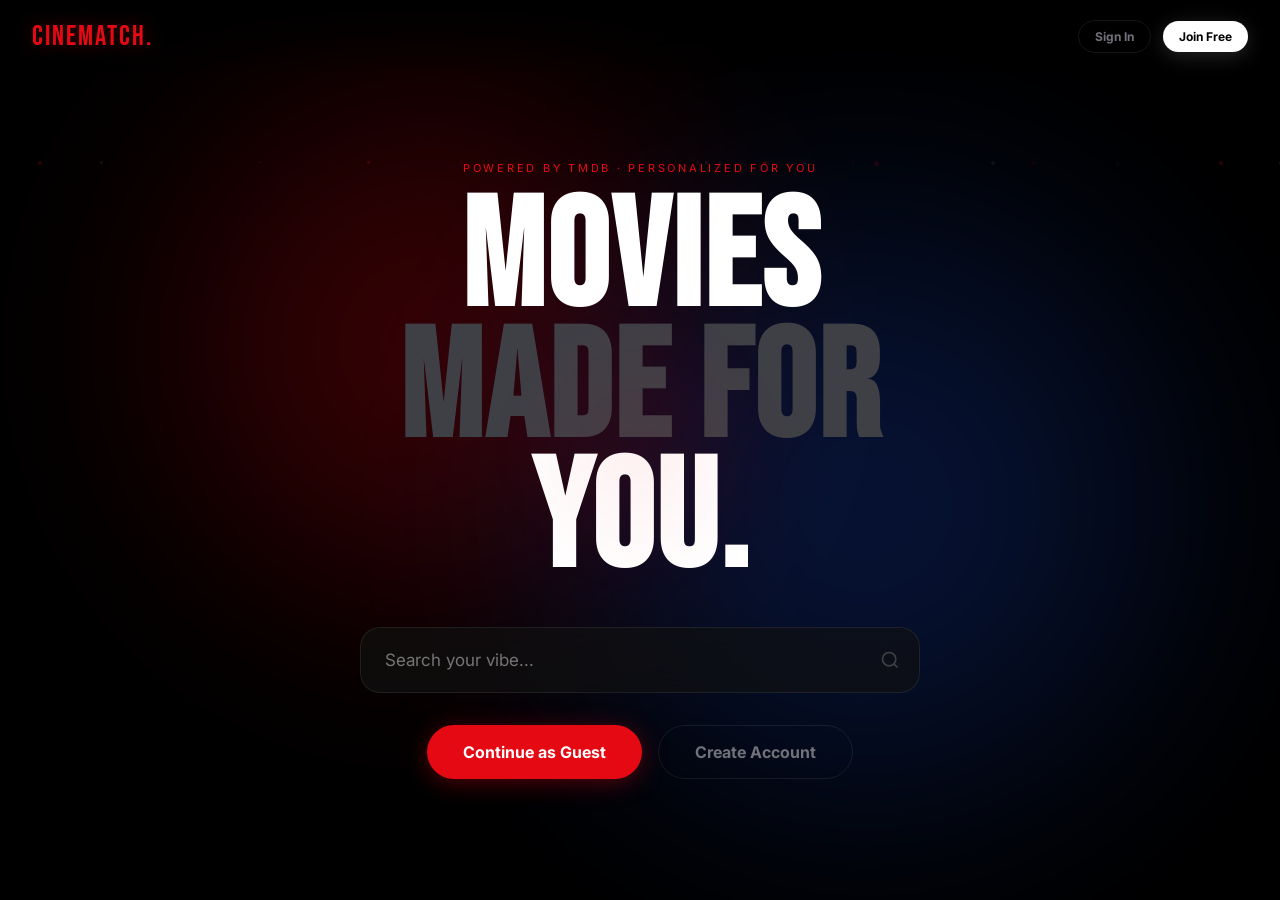
==== commit aa59c919: "for you" ====
--- a/frontend/index.html
+++ b/frontend/index.html
@@ -84,7 +84,7 @@
     <!-- Floating particles injected by JS -->
     <div id="particles"></div>
 
-    <p class="text-xs tracking-widest text-red uppercase hero-tagline" style="margin-bottom:20px">Powered by TMDB · Personalized by AI</p>
+    <p class="text-xs tracking-widest text-red uppercase hero-tagline" style="margin-bottom:20px">Powered by TMDB · Personalized For You</p>
     <h1 class="hero-title">MOVIES<br><span class="hero-sub">MADE FOR</span><br>YOU.</h1>
 
     <div class="search-bar">
